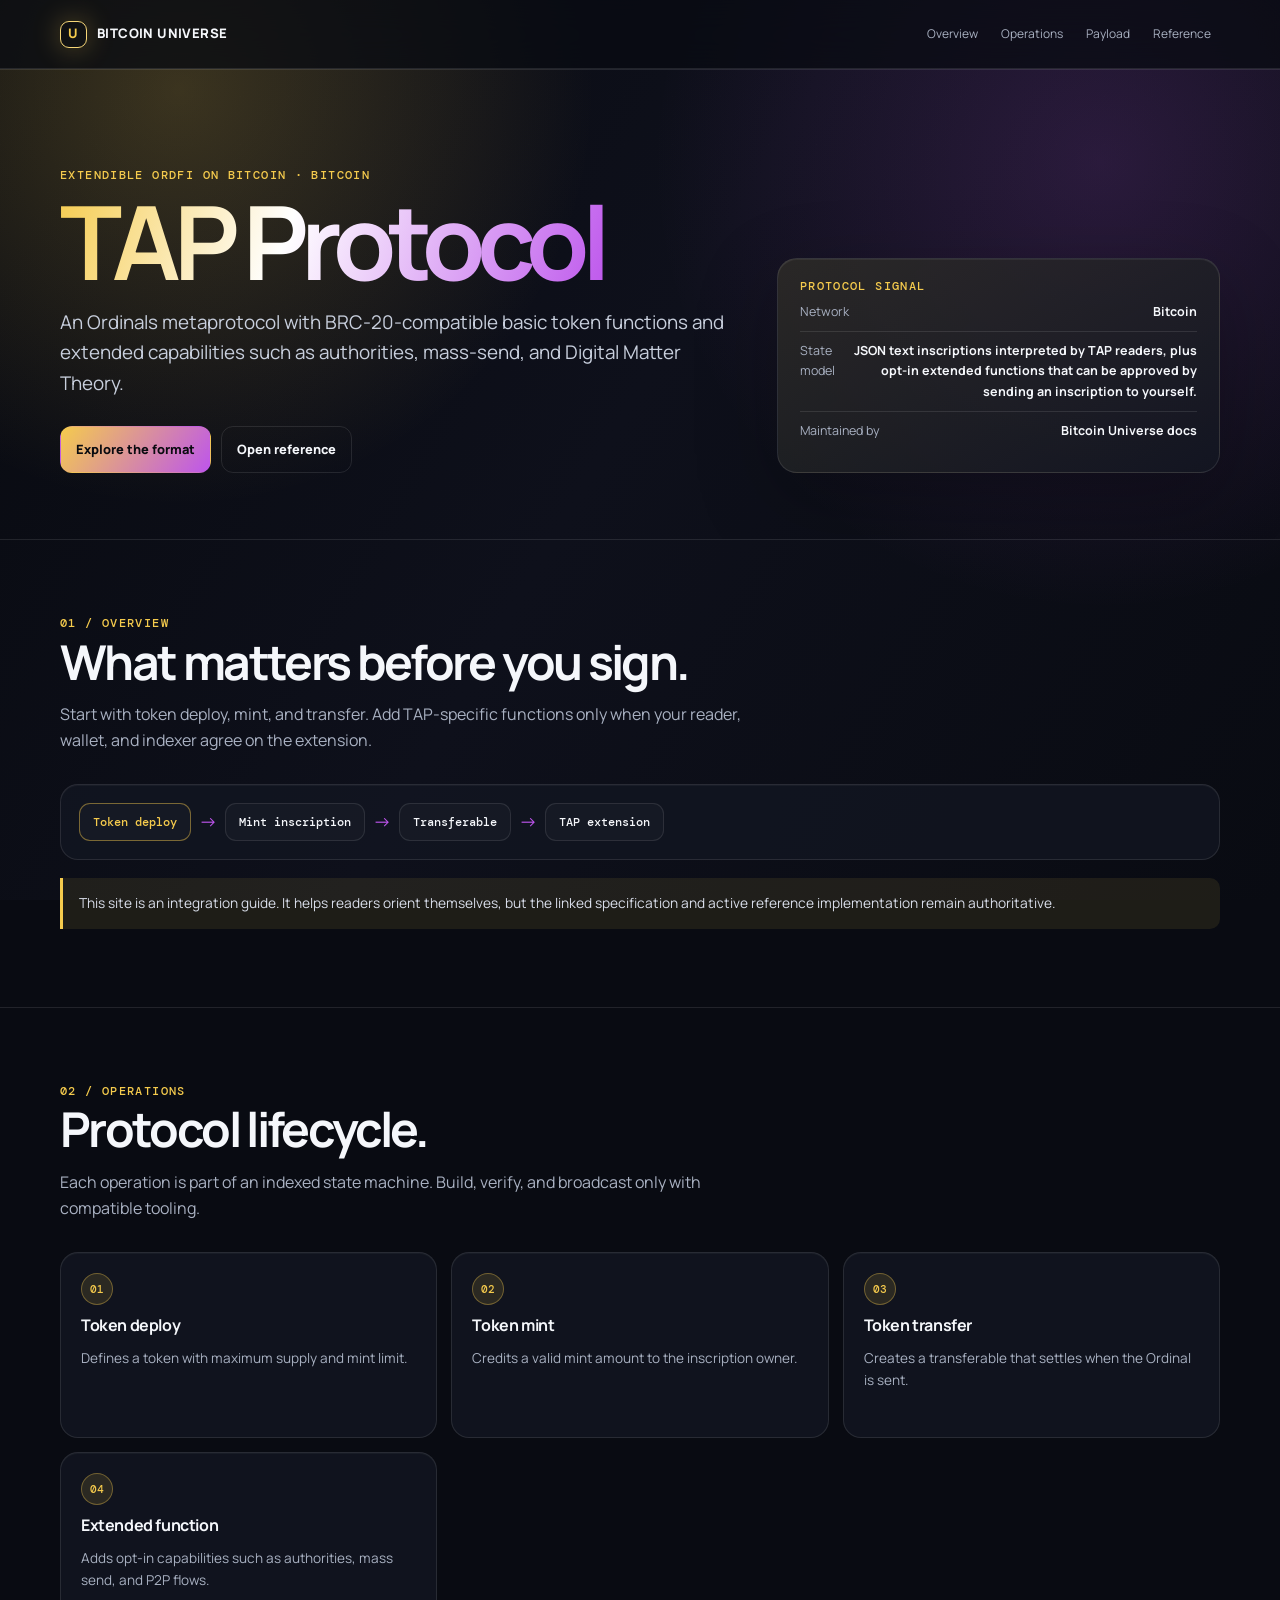
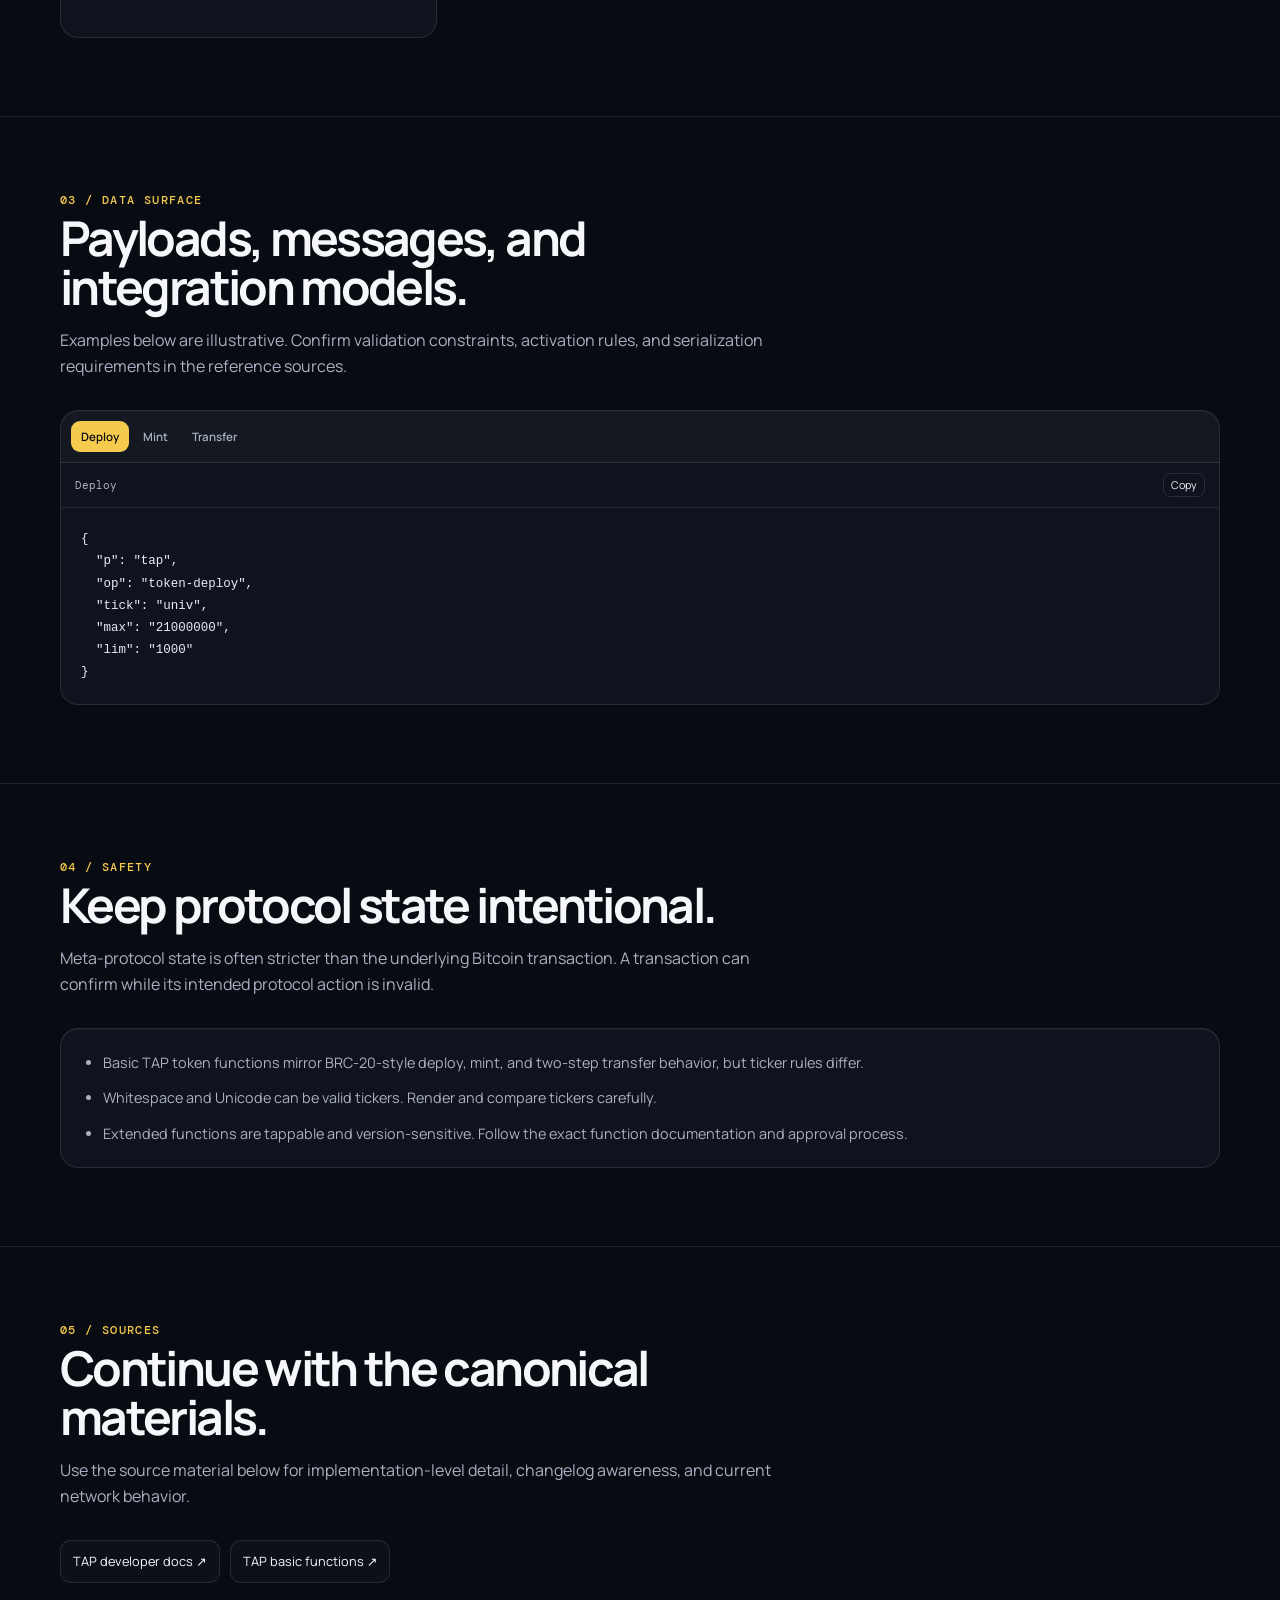
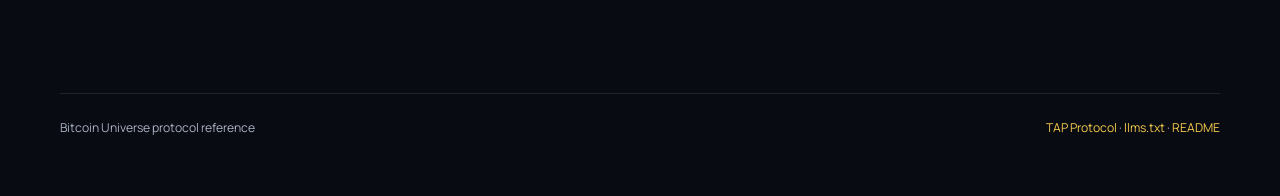
==== index.html @ f8f65cd3 "Publish tap-docs protocol documentation" ====
<!doctype html>
<html lang="en">
<head>
  <meta charset="utf-8">
  <meta name="viewport" content="width=device-width, initial-scale=1">
  <meta name="description" content="TAP Protocol protocol documentation by Bitcoin Universe.">
  <title>TAP Protocol | Bitcoin Universe</title>
  <link rel="preconnect" href="https://fonts.googleapis.com">
  <link rel="preconnect" href="https://fonts.gstatic.com" crossorigin>
  <link href="https://fonts.googleapis.com/css2?family=DM+Mono:wght@400;500&family=Manrope:wght@400;500;600;700;800&display=swap" rel="stylesheet">
  <style>
    :root { --accent: #f5cb4d; --accent-2: #bd55ec; --ink: #f5f7fb; --muted: #a9b1c2; --panel: rgba(19,23,34,.78); --line: rgba(255,255,255,.1); --bg: #090b12; --mono: "DM Mono", monospace; --sans: Manrope, system-ui, sans-serif; }
    * { box-sizing: border-box; } html { scroll-behavior: smooth; } body { margin: 0; color: var(--ink); background: var(--bg); font-family: var(--sans); line-height: 1.62; } body::before { content: ""; position: fixed; inset: 0; z-index: -2; background: radial-gradient(circle at 14% 10%, color-mix(in srgb, var(--accent) 21%, transparent), transparent 26rem), radial-gradient(circle at 86% 18%, color-mix(in srgb, var(--accent-2) 17%, transparent), transparent 28rem), linear-gradient(120deg, #080a10, #0e101b 48%, #090b12); } body::after { content: ""; position: fixed; inset: 0; z-index: -1; opacity: .3; background-image: linear-gradient(rgba(255,255,255,.025) 1px, transparent 1px), linear-gradient(90deg, rgba(255,255,255,.025) 1px, transparent 1px); background-size: 48px 48px; mask-image: linear-gradient(to bottom, black, transparent 80%); }
    a { color: inherit; } .wrap { width: min(1160px, calc(100% - 40px)); margin: auto; } .eyebrow, .kicker { font: 500 .72rem/1 var(--mono); letter-spacing: .12em; text-transform: uppercase; color: var(--accent); } .site-header { position: sticky; top: 0; z-index: 20; backdrop-filter: blur(20px); background: rgba(9,11,18,.74); border-bottom: 1px solid var(--line); } .bar { min-height: 68px; display: flex; align-items: center; justify-content: space-between; gap: 20px; } .brand { display: flex; gap: 10px; align-items: center; text-decoration: none; font-size: .82rem; font-weight: 800; letter-spacing: .03em; } .brand-mark { width: 27px; height: 27px; border: 1px solid color-mix(in srgb, var(--accent) 76%, white); border-radius: 9px; display: grid; place-items: center; color: var(--accent); box-shadow: 0 0 28px color-mix(in srgb, var(--accent) 32%, transparent); } nav { display: flex; flex-wrap: wrap; gap: 5px; } nav a { color: var(--muted); font-size: .75rem; text-decoration: none; padding: 7px 9px; border-radius: 8px; } nav a:hover { color: var(--ink); background: rgba(255,255,255,.06); } .hero { padding: 100px 0 66px; position: relative; overflow: clip; } .hero-grid { display: grid; grid-template-columns: minmax(0,1.2fr) minmax(280px,.8fr); gap: 52px; align-items: end; } h1 { max-width: 780px; margin: 12px 0 18px; font-size: clamp(3rem, 8vw, 6.5rem); letter-spacing: -.075em; line-height: .92; } h1 .gradient { background: linear-gradient(110deg, var(--accent), #fff 42%, var(--accent-2)); color: transparent; background-clip: text; } .lead { color: #c8cfdd; font-size: clamp(1rem, 1.7vw, 1.18rem); max-width: 720px; } .hero-actions { display: flex; flex-wrap: wrap; gap: 10px; margin-top: 28px; } .button { border: 1px solid var(--line); border-radius: 12px; padding: 12px 15px; text-decoration: none; font-size: .8rem; font-weight: 800; transition: transform .2s, border-color .2s; } .button:hover { transform: translateY(-2px); border-color: var(--accent); } .button.primary { background: linear-gradient(125deg, var(--accent), var(--accent-2)); color: #0a0b10; border-color: transparent; } .signal { padding: 22px; border: 1px solid var(--line); border-radius: 20px; background: linear-gradient(150deg, color-mix(in srgb, var(--accent) 10%, var(--panel)), var(--panel)); box-shadow: inset 0 1px rgba(255,255,255,.06), 0 25px 80px rgba(0,0,0,.25); } .signal-line { display: flex; justify-content: space-between; gap: 10px; padding: 9px 0; border-bottom: 1px solid var(--line); font-size: .78rem; } .signal-line:last-child { border: 0; } .signal-line span { color: var(--muted); } .signal-line strong { text-align: right; color: var(--ink); } section { padding: 78px 0; border-top: 1px solid var(--line); } .section-head { max-width: 720px; margin-bottom: 30px; } h2 { margin: 8px 0 10px; font-size: clamp(1.8rem, 4vw, 3rem); letter-spacing: -.055em; line-height: 1.02; } h3 { margin: 8px 0; font-size: 1rem; letter-spacing: -.025em; } p { color: var(--muted); } .grid { display: grid; grid-template-columns: repeat(3, 1fr); gap: 14px; } .card, .safety, .flow, .payload, .table-wrap { border: 1px solid var(--line); border-radius: 18px; background: var(--panel); box-shadow: inset 0 1px rgba(255,255,255,.04); } .card { padding: 20px; min-height: 186px; } .step { display: inline-grid; place-items: center; width: 32px; height: 32px; border-radius: 50%; font: 500 .7rem var(--mono); color: var(--accent); background: color-mix(in srgb, var(--accent) 12%, transparent); border: 1px solid color-mix(in srgb, var(--accent) 35%, transparent); } .card p { font-size: .85rem; margin: 0; } .flow { display: flex; flex-wrap: wrap; align-items: center; gap: 8px; padding: 18px; } .flow-item { padding: 10px 13px; border: 1px solid var(--line); border-radius: 11px; font: 500 .75rem var(--mono); background: rgba(255,255,255,.025); } .flow-item:first-child { color: var(--accent); border-color: color-mix(in srgb, var(--accent) 45%, transparent); } .arrow { color: var(--accent-2); font-size: 1.15rem; } .payload { overflow: hidden; } .payload-tabs { display: flex; flex-wrap: wrap; gap: 4px; padding: 10px; border-bottom: 1px solid var(--line); background: rgba(255,255,255,.018); } .payload-tab { border: 0; color: var(--muted); background: transparent; font: 600 .72rem var(--sans); cursor: pointer; border-radius: 9px; padding: 8px 10px; } .payload-tab.active { color: #0b0c12; background: var(--accent); } .payload-panel { display: none; } .payload-panel.active { display: block; } .code-top { display: flex; justify-content: space-between; align-items: center; padding: 10px 14px; color: var(--muted); font: .7rem var(--mono); border-bottom: 1px solid var(--line); } .copy { color: var(--ink); border: 1px solid var(--line); border-radius: 7px; background: transparent; cursor: pointer; padding: 4px 7px; font: .67rem var(--sans); } .copy:hover { border-color: var(--accent); } pre { margin: 0; padding: 20px; overflow: auto; font: .78rem/1.7 var(--mono); color: #e6edf8; } .safety { padding: 22px; } .safety ul { margin: 0; padding-left: 20px; color: var(--muted); font-size: .9rem; } .safety li + li { margin-top: 12px; } .reference-links { display: flex; flex-wrap: wrap; gap: 10px; } .reference-links a { color: var(--ink); font-size: .8rem; text-decoration: none; padding: 10px 12px; border: 1px solid var(--line); border-radius: 11px; background: rgba(255,255,255,.025); } .reference-links a:hover { border-color: var(--accent); } .callout { margin-top: 18px; padding: 14px 16px; border-left: 3px solid var(--accent); background: color-mix(in srgb, var(--accent) 9%, transparent); color: #d9deea; border-radius: 0 10px 10px 0; font-size: .86rem; } table { width: 100%; border-collapse: collapse; font-size: .85rem; } th, td { padding: 13px 16px; text-align: left; vertical-align: top; border-bottom: 1px solid var(--line); } th { color: var(--muted); font: .68rem var(--mono); text-transform: uppercase; letter-spacing: .08em; } tr:last-child td { border: 0; } td { color: var(--muted); } td code { color: var(--accent); font: .75rem var(--mono); } .footer { padding: 32px 0 58px; color: var(--muted); font-size: .76rem; } .footer-inner { display: flex; justify-content: space-between; gap: 16px; border-top: 1px solid var(--line); padding-top: 24px; } .footer a { text-decoration: none; color: var(--accent); } @media (max-width: 800px) { .hero { padding-top: 68px; } .hero-grid, .grid { grid-template-columns: 1fr; gap: 15px; } .signal { max-width: 520px; } nav { display: none; } section { padding: 56px 0; } .wrap { width: min(100% - 28px, 1160px); } h1 { letter-spacing: -.065em; } }
  </style>
</head>
<body>
  <header class="site-header"><div class="wrap bar"><a class="brand" href="index.html"><span class="brand-mark">U</span>BITCOIN UNIVERSE</a><nav><a href="index.html#overview">Overview</a><a href="index.html#operations">Operations</a><a href="index.html#payload">Payload</a><a href="reference.html">Reference</a></nav></div></header>
  <main>
  <section class="hero"><div class="wrap hero-grid"><div><div class="eyebrow">Extendible OrdFi on Bitcoin · Bitcoin</div><h1><span class="gradient">TAP Protocol</span></h1><p class="lead">An Ordinals metaprotocol with BRC-20-compatible basic token functions and extended capabilities such as authorities, mass-send, and Digital Matter Theory.</p><div class="hero-actions"><a class="button primary" href="#payload">Explore the format</a><a class="button" href="reference.html">Open reference</a></div></div><aside class="signal"><div class="kicker">Protocol signal</div><div class="signal-line"><span>Network</span><strong>Bitcoin</strong></div><div class="signal-line"><span>State model</span><strong>JSON text inscriptions interpreted by TAP readers, plus opt-in extended functions that can be approved by sending an inscription to yourself.</strong></div><div class="signal-line"><span>Maintained by</span><strong>Bitcoin Universe docs</strong></div></aside></div></section>
  <section id="overview"><div class="wrap"><div class="section-head"><div class="eyebrow">01 / Overview</div><h2>What matters before you sign.</h2><p>Start with token deploy, mint, and transfer. Add TAP-specific functions only when your reader, wallet, and indexer agree on the extension.</p></div><div class="flow"><span class="flow-item">Token deploy</span><span class="arrow">→</span><span class="flow-item">Mint inscription</span><span class="arrow">→</span><span class="flow-item">Transferable</span><span class="arrow">→</span><span class="flow-item">TAP extension</span></div><div class="callout">This site is an integration guide. It helps readers orient themselves, but the linked specification and active reference implementation remain authoritative.</div></div></section>
  <section id="operations"><div class="wrap"><div class="section-head"><div class="eyebrow">02 / Operations</div><h2>Protocol lifecycle.</h2><p>Each operation is part of an indexed state machine. Build, verify, and broadcast only with compatible tooling.</p></div><div class="grid"><article class="card"><span class="step">01</span><h3>Token deploy</h3><p>Defines a token with maximum supply and mint limit.</p></article><article class="card"><span class="step">02</span><h3>Token mint</h3><p>Credits a valid mint amount to the inscription owner.</p></article><article class="card"><span class="step">03</span><h3>Token transfer</h3><p>Creates a transferable that settles when the Ordinal is sent.</p></article><article class="card"><span class="step">04</span><h3>Extended function</h3><p>Adds opt-in capabilities such as authorities, mass send, and P2P flows.</p></article></div></div></section>
  <section id="payload"><div class="wrap"><div class="section-head"><div class="eyebrow">03 / Data surface</div><h2>Payloads, messages, and integration models.</h2><p>Examples below are illustrative. Confirm validation constraints, activation rules, and serialization requirements in the reference sources.</p></div><div class="payload"><div class="payload-tabs"><button class="payload-tab active" type="button" data-payload="payload-0">Deploy</button><button class="payload-tab " type="button" data-payload="payload-1">Mint</button><button class="payload-tab " type="button" data-payload="payload-2">Transfer</button></div><div class="payload-panel active" id="payload-0"><div class="code-top"><span>Deploy</span><button class="copy" type="button" data-copy="{
  &quot;p&quot;: &quot;tap&quot;,
  &quot;op&quot;: &quot;token-deploy&quot;,
  &quot;tick&quot;: &quot;univ&quot;,
  &quot;max&quot;: &quot;21000000&quot;,
  &quot;lim&quot;: &quot;1000&quot;
}">Copy</button></div><pre><code>{
  &quot;p&quot;: &quot;tap&quot;,
  &quot;op&quot;: &quot;token-deploy&quot;,
  &quot;tick&quot;: &quot;univ&quot;,
  &quot;max&quot;: &quot;21000000&quot;,
  &quot;lim&quot;: &quot;1000&quot;
}</code></pre></div><div class="payload-panel " id="payload-1"><div class="code-top"><span>Mint</span><button class="copy" type="button" data-copy="{
  &quot;p&quot;: &quot;tap&quot;,
  &quot;op&quot;: &quot;token-mint&quot;,
  &quot;tick&quot;: &quot;univ&quot;,
  &quot;amt&quot;: &quot;1000&quot;
}">Copy</button></div><pre><code>{
  &quot;p&quot;: &quot;tap&quot;,
  &quot;op&quot;: &quot;token-mint&quot;,
  &quot;tick&quot;: &quot;univ&quot;,
  &quot;amt&quot;: &quot;1000&quot;
}</code></pre></div><div class="payload-panel " id="payload-2"><div class="code-top"><span>Transfer</span><button class="copy" type="button" data-copy="{
  &quot;p&quot;: &quot;tap&quot;,
  &quot;op&quot;: &quot;token-transfer&quot;,
  &quot;tick&quot;: &quot;univ&quot;,
  &quot;amt&quot;: &quot;100&quot;
}">Copy</button></div><pre><code>{
  &quot;p&quot;: &quot;tap&quot;,
  &quot;op&quot;: &quot;token-transfer&quot;,
  &quot;tick&quot;: &quot;univ&quot;,
  &quot;amt&quot;: &quot;100&quot;
}</code></pre></div></div></div></section>
  <section id="safety"><div class="wrap"><div class="section-head"><div class="eyebrow">04 / Safety</div><h2>Keep protocol state intentional.</h2><p>Meta-protocol state is often stricter than the underlying Bitcoin transaction. A transaction can confirm while its intended protocol action is invalid.</p></div><div class="safety"><ul><li>Basic TAP token functions mirror BRC-20-style deploy, mint, and two-step transfer behavior, but ticker rules differ.</li><li>Whitespace and Unicode can be valid tickers. Render and compare tickers carefully.</li><li>Extended functions are tappable and version-sensitive. Follow the exact function documentation and approval process.</li></ul></div></div></section>
  <section id="sources"><div class="wrap"><div class="section-head"><div class="eyebrow">05 / Sources</div><h2>Continue with the canonical materials.</h2><p>Use the source material below for implementation-level detail, changelog awareness, and current network behavior.</p></div><div class="reference-links"><a href="https://docs.tap-protocol.com/" target="_blank" rel="noreferrer">TAP developer docs <span aria-hidden="true">↗</span></a><a href="https://docs.tap-protocol.com/functions/quickstart" target="_blank" rel="noreferrer">TAP basic functions <span aria-hidden="true">↗</span></a></div></div></section>
  </main>
  <footer class="footer"><div class="wrap footer-inner"><span>Bitcoin Universe protocol reference</span><span><a href="index.html">TAP Protocol</a> · <a href="llms.txt">llms.txt</a> · <a href="README.md">README</a></span></div></footer>
  <script>
    document.querySelectorAll('.payload-tab').forEach((tab) => tab.addEventListener('click', () => { document.querySelectorAll('.payload-tab,.payload-panel').forEach((el) => el.classList.remove('active')); tab.classList.add('active'); document.getElementById(tab.dataset.payload).classList.add('active'); }));
    document.querySelectorAll('[data-copy]').forEach((button) => button.addEventListener('click', async () => { try { await navigator.clipboard.writeText(button.dataset.copy); const old = button.textContent; button.textContent = 'Copied'; setTimeout(() => { button.textContent = old; }, 1200); } catch { button.textContent = 'Copy failed'; } }));
  </script>
</body>
</html>
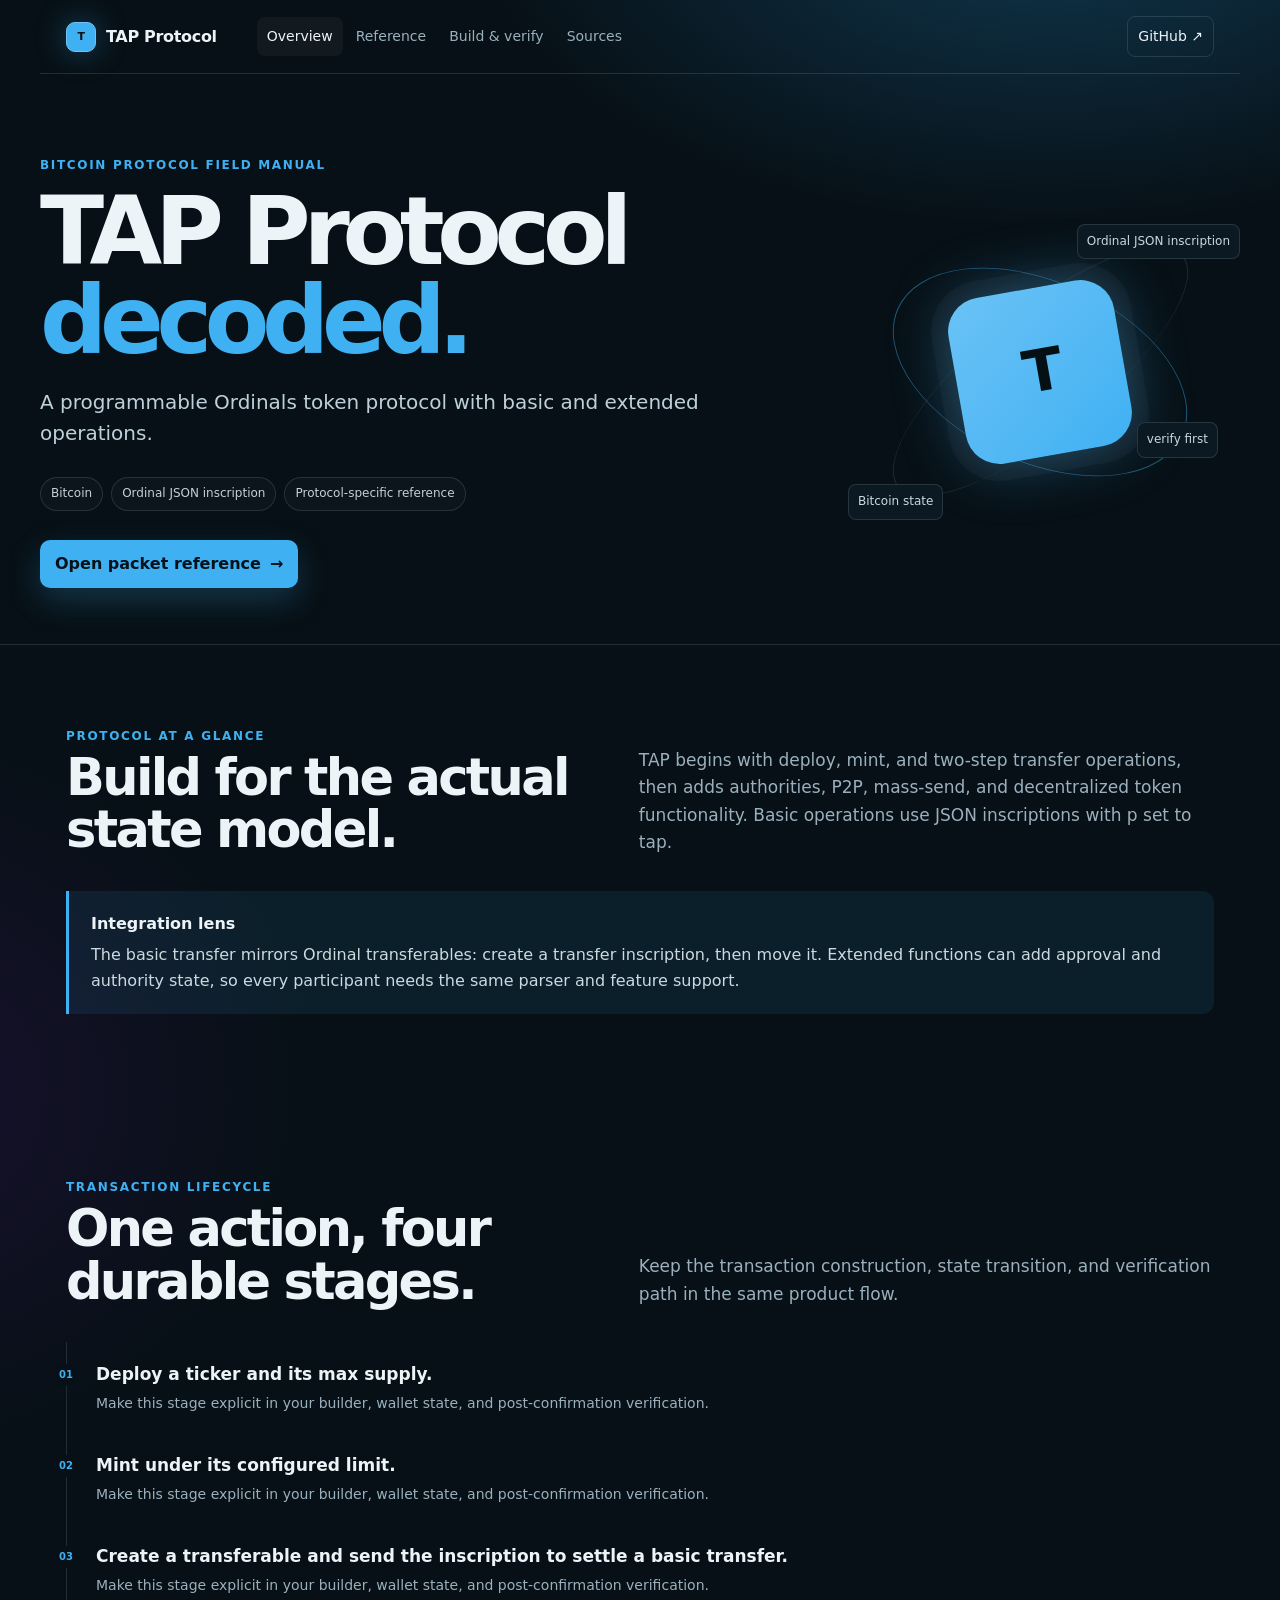
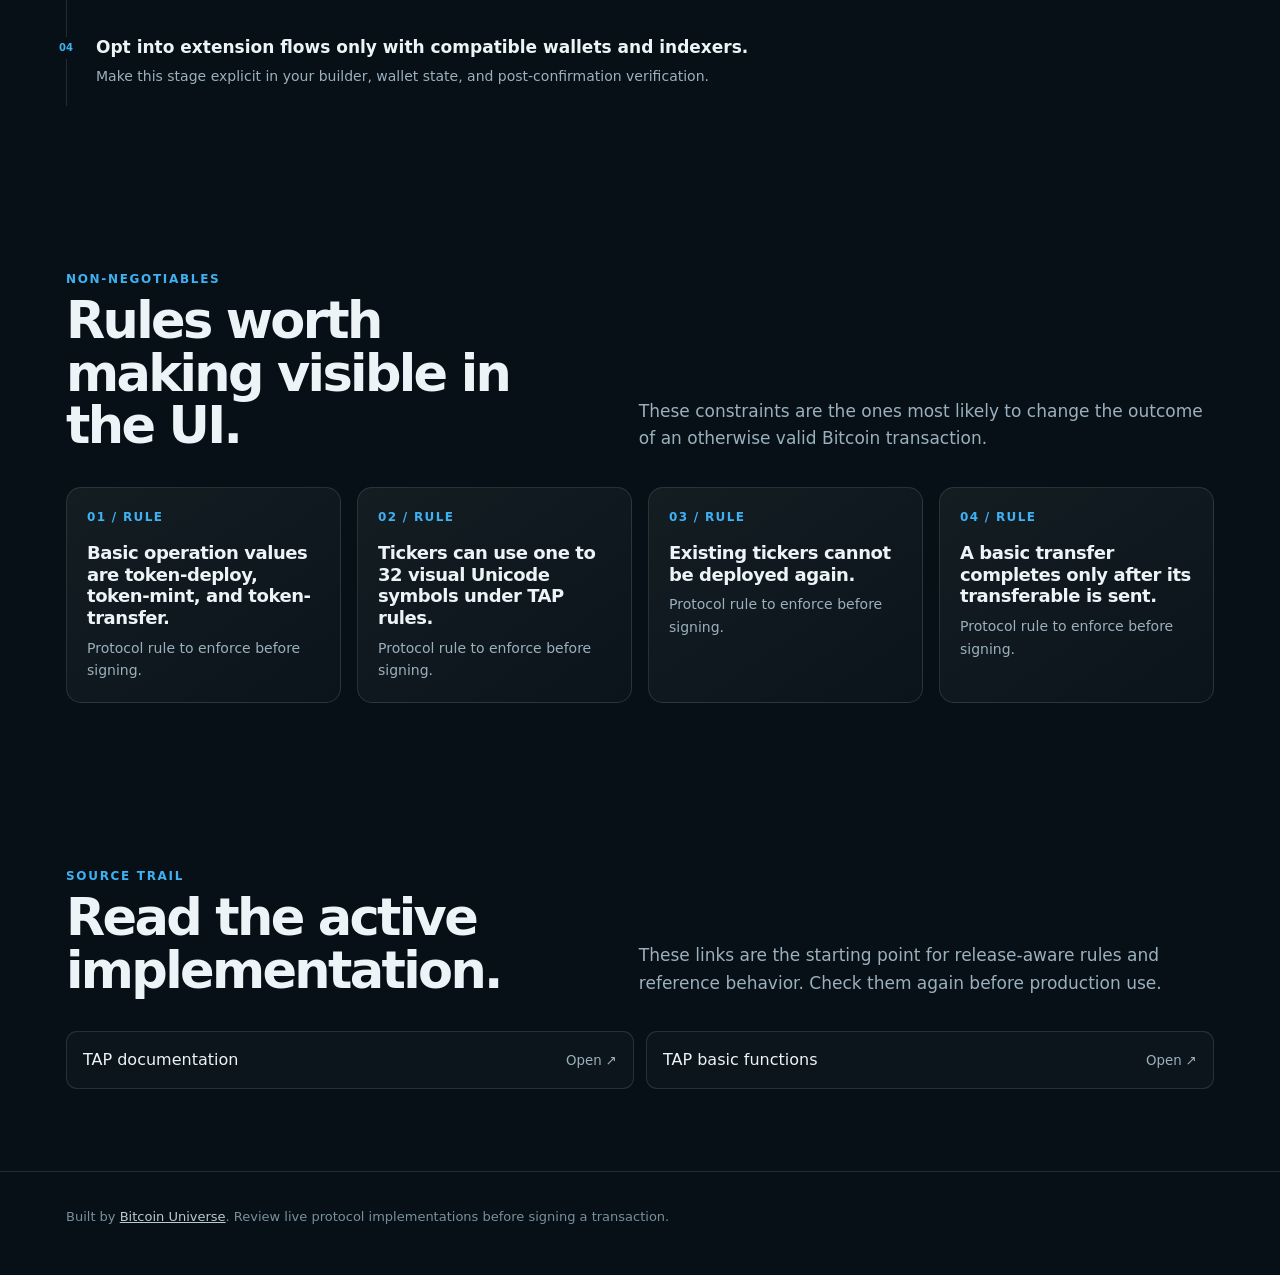
==== commit 57fd05d0: "Replace generic docs with protocol manuals" ====
--- a/index.html
+++ b/index.html
@@ -1,65 +1,4 @@
 <!doctype html>
-<html lang="en">
-<head>
-  <meta charset="utf-8">
-  <meta name="viewport" content="width=device-width, initial-scale=1">
-  <meta name="description" content="TAP Protocol protocol documentation by Bitcoin Universe.">
-  <title>TAP Protocol | Bitcoin Universe</title>
-  <link rel="preconnect" href="https://fonts.googleapis.com">
-  <link rel="preconnect" href="https://fonts.gstatic.com" crossorigin>
-  <link href="https://fonts.googleapis.com/css2?family=DM+Mono:wght@400;500&family=Manrope:wght@400;500;600;700;800&display=swap" rel="stylesheet">
-  <style>
-    :root { --accent: #f5cb4d; --accent-2: #bd55ec; --ink: #f5f7fb; --muted: #a9b1c2; --panel: rgba(19,23,34,.78); --line: rgba(255,255,255,.1); --bg: #090b12; --mono: "DM Mono", monospace; --sans: Manrope, system-ui, sans-serif; }
-    * { box-sizing: border-box; } html { scroll-behavior: smooth; } body { margin: 0; color: var(--ink); background: var(--bg); font-family: var(--sans); line-height: 1.62; } body::before { content: ""; position: fixed; inset: 0; z-index: -2; background: radial-gradient(circle at 14% 10%, color-mix(in srgb, var(--accent) 21%, transparent), transparent 26rem), radial-gradient(circle at 86% 18%, color-mix(in srgb, var(--accent-2) 17%, transparent), transparent 28rem), linear-gradient(120deg, #080a10, #0e101b 48%, #090b12); } body::after { content: ""; position: fixed; inset: 0; z-index: -1; opacity: .3; background-image: linear-gradient(rgba(255,255,255,.025) 1px, transparent 1px), linear-gradient(90deg, rgba(255,255,255,.025) 1px, transparent 1px); background-size: 48px 48px; mask-image: linear-gradient(to bottom, black, transparent 80%); }
-    a { color: inherit; } .wrap { width: min(1160px, calc(100% - 40px)); margin: auto; } .eyebrow, .kicker { font: 500 .72rem/1 var(--mono); letter-spacing: .12em; text-transform: uppercase; color: var(--accent); } .site-header { position: sticky; top: 0; z-index: 20; backdrop-filter: blur(20px); background: rgba(9,11,18,.74); border-bottom: 1px solid var(--line); } .bar { min-height: 68px; display: flex; align-items: center; justify-content: space-between; gap: 20px; } .brand { display: flex; gap: 10px; align-items: center; text-decoration: none; font-size: .82rem; font-weight: 800; letter-spacing: .03em; } .brand-mark { width: 27px; height: 27px; border: 1px solid color-mix(in srgb, var(--accent) 76%, white); border-radius: 9px; display: grid; place-items: center; color: var(--accent); box-shadow: 0 0 28px color-mix(in srgb, var(--accent) 32%, transparent); } nav { display: flex; flex-wrap: wrap; gap: 5px; } nav a { color: var(--muted); font-size: .75rem; text-decoration: none; padding: 7px 9px; border-radius: 8px; } nav a:hover { color: var(--ink); background: rgba(255,255,255,.06); } .hero { padding: 100px 0 66px; position: relative; overflow: clip; } .hero-grid { display: grid; grid-template-columns: minmax(0,1.2fr) minmax(280px,.8fr); gap: 52px; align-items: end; } h1 { max-width: 780px; margin: 12px 0 18px; font-size: clamp(3rem, 8vw, 6.5rem); letter-spacing: -.075em; line-height: .92; } h1 .gradient { background: linear-gradient(110deg, var(--accent), #fff 42%, var(--accent-2)); color: transparent; background-clip: text; } .lead { color: #c8cfdd; font-size: clamp(1rem, 1.7vw, 1.18rem); max-width: 720px; } .hero-actions { display: flex; flex-wrap: wrap; gap: 10px; margin-top: 28px; } .button { border: 1px solid var(--line); border-radius: 12px; padding: 12px 15px; text-decoration: none; font-size: .8rem; font-weight: 800; transition: transform .2s, border-color .2s; } .button:hover { transform: translateY(-2px); border-color: var(--accent); } .button.primary { background: linear-gradient(125deg, var(--accent), var(--accent-2)); color: #0a0b10; border-color: transparent; } .signal { padding: 22px; border: 1px solid var(--line); border-radius: 20px; background: linear-gradient(150deg, color-mix(in srgb, var(--accent) 10%, var(--panel)), var(--panel)); box-shadow: inset 0 1px rgba(255,255,255,.06), 0 25px 80px rgba(0,0,0,.25); } .signal-line { display: flex; justify-content: space-between; gap: 10px; padding: 9px 0; border-bottom: 1px solid var(--line); font-size: .78rem; } .signal-line:last-child { border: 0; } .signal-line span { color: var(--muted); } .signal-line strong { text-align: right; color: var(--ink); } section { padding: 78px 0; border-top: 1px solid var(--line); } .section-head { max-width: 720px; margin-bottom: 30px; } h2 { margin: 8px 0 10px; font-size: clamp(1.8rem, 4vw, 3rem); letter-spacing: -.055em; line-height: 1.02; } h3 { margin: 8px 0; font-size: 1rem; letter-spacing: -.025em; } p { color: var(--muted); } .grid { display: grid; grid-template-columns: repeat(3, 1fr); gap: 14px; } .card, .safety, .flow, .payload, .table-wrap { border: 1px solid var(--line); border-radius: 18px; background: var(--panel); box-shadow: inset 0 1px rgba(255,255,255,.04); } .card { padding: 20px; min-height: 186px; } .step { display: inline-grid; place-items: center; width: 32px; height: 32px; border-radius: 50%; font: 500 .7rem var(--mono); color: var(--accent); background: color-mix(in srgb, var(--accent) 12%, transparent); border: 1px solid color-mix(in srgb, var(--accent) 35%, transparent); } .card p { font-size: .85rem; margin: 0; } .flow { display: flex; flex-wrap: wrap; align-items: center; gap: 8px; padding: 18px; } .flow-item { padding: 10px 13px; border: 1px solid var(--line); border-radius: 11px; font: 500 .75rem var(--mono); background: rgba(255,255,255,.025); } .flow-item:first-child { color: var(--accent); border-color: color-mix(in srgb, var(--accent) 45%, transparent); } .arrow { color: var(--accent-2); font-size: 1.15rem; } .payload { overflow: hidden; } .payload-tabs { display: flex; flex-wrap: wrap; gap: 4px; padding: 10px; border-bottom: 1px solid var(--line); background: rgba(255,255,255,.018); } .payload-tab { border: 0; color: var(--muted); background: transparent; font: 600 .72rem var(--sans); cursor: pointer; border-radius: 9px; padding: 8px 10px; } .payload-tab.active { color: #0b0c12; background: var(--accent); } .payload-panel { display: none; } .payload-panel.active { display: block; } .code-top { display: flex; justify-content: space-between; align-items: center; padding: 10px 14px; color: var(--muted); font: .7rem var(--mono); border-bottom: 1px solid var(--line); } .copy { color: var(--ink); border: 1px solid var(--line); border-radius: 7px; background: transparent; cursor: pointer; padding: 4px 7px; font: .67rem var(--sans); } .copy:hover { border-color: var(--accent); } pre { margin: 0; padding: 20px; overflow: auto; font: .78rem/1.7 var(--mono); color: #e6edf8; } .safety { padding: 22px; } .safety ul { margin: 0; padding-left: 20px; color: var(--muted); font-size: .9rem; } .safety li + li { margin-top: 12px; } .reference-links { display: flex; flex-wrap: wrap; gap: 10px; } .reference-links a { color: var(--ink); font-size: .8rem; text-decoration: none; padding: 10px 12px; border: 1px solid var(--line); border-radius: 11px; background: rgba(255,255,255,.025); } .reference-links a:hover { border-color: var(--accent); } .callout { margin-top: 18px; padding: 14px 16px; border-left: 3px solid var(--accent); background: color-mix(in srgb, var(--accent) 9%, transparent); color: #d9deea; border-radius: 0 10px 10px 0; font-size: .86rem; } table { width: 100%; border-collapse: collapse; font-size: .85rem; } th, td { padding: 13px 16px; text-align: left; vertical-align: top; border-bottom: 1px solid var(--line); } th { color: var(--muted); font: .68rem var(--mono); text-transform: uppercase; letter-spacing: .08em; } tr:last-child td { border: 0; } td { color: var(--muted); } td code { color: var(--accent); font: .75rem var(--mono); } .footer { padding: 32px 0 58px; color: var(--muted); font-size: .76rem; } .footer-inner { display: flex; justify-content: space-between; gap: 16px; border-top: 1px solid var(--line); padding-top: 24px; } .footer a { text-decoration: none; color: var(--accent); } @media (max-width: 800px) { .hero { padding-top: 68px; } .hero-grid, .grid { grid-template-columns: 1fr; gap: 15px; } .signal { max-width: 520px; } nav { display: none; } section { padding: 56px 0; } .wrap { width: min(100% - 28px, 1160px); } h1 { letter-spacing: -.065em; } }
-  </style>
-</head>
-<body>
-  <header class="site-header"><div class="wrap bar"><a class="brand" href="index.html"><span class="brand-mark">U</span>BITCOIN UNIVERSE</a><nav><a href="index.html#overview">Overview</a><a href="index.html#operations">Operations</a><a href="index.html#payload">Payload</a><a href="reference.html">Reference</a></nav></div></header>
-  <main>
-  <section class="hero"><div class="wrap hero-grid"><div><div class="eyebrow">Extendible OrdFi on Bitcoin · Bitcoin</div><h1><span class="gradient">TAP Protocol</span></h1><p class="lead">An Ordinals metaprotocol with BRC-20-compatible basic token functions and extended capabilities such as authorities, mass-send, and Digital Matter Theory.</p><div class="hero-actions"><a class="button primary" href="#payload">Explore the format</a><a class="button" href="reference.html">Open reference</a></div></div><aside class="signal"><div class="kicker">Protocol signal</div><div class="signal-line"><span>Network</span><strong>Bitcoin</strong></div><div class="signal-line"><span>State model</span><strong>JSON text inscriptions interpreted by TAP readers, plus opt-in extended functions that can be approved by sending an inscription to yourself.</strong></div><div class="signal-line"><span>Maintained by</span><strong>Bitcoin Universe docs</strong></div></aside></div></section>
-  <section id="overview"><div class="wrap"><div class="section-head"><div class="eyebrow">01 / Overview</div><h2>What matters before you sign.</h2><p>Start with token deploy, mint, and transfer. Add TAP-specific functions only when your reader, wallet, and indexer agree on the extension.</p></div><div class="flow"><span class="flow-item">Token deploy</span><span class="arrow">→</span><span class="flow-item">Mint inscription</span><span class="arrow">→</span><span class="flow-item">Transferable</span><span class="arrow">→</span><span class="flow-item">TAP extension</span></div><div class="callout">This site is an integration guide. It helps readers orient themselves, but the linked specification and active reference implementation remain authoritative.</div></div></section>
-  <section id="operations"><div class="wrap"><div class="section-head"><div class="eyebrow">02 / Operations</div><h2>Protocol lifecycle.</h2><p>Each operation is part of an indexed state machine. Build, verify, and broadcast only with compatible tooling.</p></div><div class="grid"><article class="card"><span class="step">01</span><h3>Token deploy</h3><p>Defines a token with maximum supply and mint limit.</p></article><article class="card"><span class="step">02</span><h3>Token mint</h3><p>Credits a valid mint amount to the inscription owner.</p></article><article class="card"><span class="step">03</span><h3>Token transfer</h3><p>Creates a transferable that settles when the Ordinal is sent.</p></article><article class="card"><span class="step">04</span><h3>Extended function</h3><p>Adds opt-in capabilities such as authorities, mass send, and P2P flows.</p></article></div></div></section>
-  <section id="payload"><div class="wrap"><div class="section-head"><div class="eyebrow">03 / Data surface</div><h2>Payloads, messages, and integration models.</h2><p>Examples below are illustrative. Confirm validation constraints, activation rules, and serialization requirements in the reference sources.</p></div><div class="payload"><div class="payload-tabs"><button class="payload-tab active" type="button" data-payload="payload-0">Deploy</button><button class="payload-tab " type="button" data-payload="payload-1">Mint</button><button class="payload-tab " type="button" data-payload="payload-2">Transfer</button></div><div class="payload-panel active" id="payload-0"><div class="code-top"><span>Deploy</span><button class="copy" type="button" data-copy="{
-  &quot;p&quot;: &quot;tap&quot;,
-  &quot;op&quot;: &quot;token-deploy&quot;,
-  &quot;tick&quot;: &quot;univ&quot;,
-  &quot;max&quot;: &quot;21000000&quot;,
-  &quot;lim&quot;: &quot;1000&quot;
-}">Copy</button></div><pre><code>{
-  &quot;p&quot;: &quot;tap&quot;,
-  &quot;op&quot;: &quot;token-deploy&quot;,
-  &quot;tick&quot;: &quot;univ&quot;,
-  &quot;max&quot;: &quot;21000000&quot;,
-  &quot;lim&quot;: &quot;1000&quot;
-}</code></pre></div><div class="payload-panel " id="payload-1"><div class="code-top"><span>Mint</span><button class="copy" type="button" data-copy="{
-  &quot;p&quot;: &quot;tap&quot;,
-  &quot;op&quot;: &quot;token-mint&quot;,
-  &quot;tick&quot;: &quot;univ&quot;,
-  &quot;amt&quot;: &quot;1000&quot;
-}">Copy</button></div><pre><code>{
-  &quot;p&quot;: &quot;tap&quot;,
-  &quot;op&quot;: &quot;token-mint&quot;,
-  &quot;tick&quot;: &quot;univ&quot;,
-  &quot;amt&quot;: &quot;1000&quot;
-}</code></pre></div><div class="payload-panel " id="payload-2"><div class="code-top"><span>Transfer</span><button class="copy" type="button" data-copy="{
-  &quot;p&quot;: &quot;tap&quot;,
-  &quot;op&quot;: &quot;token-transfer&quot;,
-  &quot;tick&quot;: &quot;univ&quot;,
-  &quot;amt&quot;: &quot;100&quot;
-}">Copy</button></div><pre><code>{
-  &quot;p&quot;: &quot;tap&quot;,
-  &quot;op&quot;: &quot;token-transfer&quot;,
-  &quot;tick&quot;: &quot;univ&quot;,
-  &quot;amt&quot;: &quot;100&quot;
-}</code></pre></div></div></div></section>
-  <section id="safety"><div class="wrap"><div class="section-head"><div class="eyebrow">04 / Safety</div><h2>Keep protocol state intentional.</h2><p>Meta-protocol state is often stricter than the underlying Bitcoin transaction. A transaction can confirm while its intended protocol action is invalid.</p></div><div class="safety"><ul><li>Basic TAP token functions mirror BRC-20-style deploy, mint, and two-step transfer behavior, but ticker rules differ.</li><li>Whitespace and Unicode can be valid tickers. Render and compare tickers carefully.</li><li>Extended functions are tappable and version-sensitive. Follow the exact function documentation and approval process.</li></ul></div></div></section>
-  <section id="sources"><div class="wrap"><div class="section-head"><div class="eyebrow">05 / Sources</div><h2>Continue with the canonical materials.</h2><p>Use the source material below for implementation-level detail, changelog awareness, and current network behavior.</p></div><div class="reference-links"><a href="https://docs.tap-protocol.com/" target="_blank" rel="noreferrer">TAP developer docs <span aria-hidden="true">↗</span></a><a href="https://docs.tap-protocol.com/functions/quickstart" target="_blank" rel="noreferrer">TAP basic functions <span aria-hidden="true">↗</span></a></div></div></section>
-  </main>
-  <footer class="footer"><div class="wrap footer-inner"><span>Bitcoin Universe protocol reference</span><span><a href="index.html">TAP Protocol</a> · <a href="llms.txt">llms.txt</a> · <a href="README.md">README</a></span></div></footer>
-  <script>
-    document.querySelectorAll('.payload-tab').forEach((tab) => tab.addEventListener('click', () => { document.querySelectorAll('.payload-tab,.payload-panel').forEach((el) => el.classList.remove('active')); tab.classList.add('active'); document.getElementById(tab.dataset.payload).classList.add('active'); }));
-    document.querySelectorAll('[data-copy]').forEach((button) => button.addEventListener('click', async () => { try { await navigator.clipboard.writeText(button.dataset.copy); const old = button.textContent; button.textContent = 'Copied'; setTimeout(() => { button.textContent = old; }, 1200); } catch { button.textContent = 'Copy failed'; } }));
-  </script>
-</body>
-</html>+<html lang="en"><head><meta charset="utf-8"><meta name="viewport" content="width=device-width,initial-scale=1"><meta name="description" content="A programmable Ordinals token protocol with basic and extended operations."><meta name="theme-color" content="#071016"><title>TAP Protocol | Bitcoin Universe Docs</title><style>
+:root{--accent:hsl(202 88% 60%);--ink:#edf4f8;--muted:#9bb0bd;--paper:#071016;--panel:#0d1921;--line:rgba(214,239,247,.13);--soft:rgba(255,255,255,.045)}*{box-sizing:border-box}html{scroll-behavior:smooth}body{margin:0;color:var(--ink);background:radial-gradient(900px 480px at 82% -80px,hsla(202,90%,56%,.25),transparent 64%),radial-gradient(680px 540px at -12% 38%,hsla(280,82%,48%,.12),transparent 70%),var(--paper);font:16px/1.62 ui-sans-serif,system-ui,-apple-system,BlinkMacSystemFont,"Segoe UI",sans-serif}.top{height:74px;display:flex;gap:22px;align-items:center;max-width:1200px;margin:auto;padding:0 26px;border-bottom:1px solid var(--line);position:relative;z-index:4}.brand{display:flex;align-items:center;gap:10px;color:var(--ink);text-decoration:none;font-weight:760;letter-spacing:-.02em}.brand b{display:grid;place-items:center;width:30px;height:30px;border:1px solid color-mix(in srgb,var(--accent),white 25%);border-radius:9px;color:#081115;background:var(--accent);font-size:11px;box-shadow:0 0 30px color-mix(in srgb,var(--accent),transparent 65%)}nav{display:flex;gap:3px;margin-left:18px}nav a,.repo{color:var(--muted);text-decoration:none;padding:8px 10px;border-radius:8px;font-size:14px}nav a:hover,nav a.active{color:var(--ink);background:var(--soft)}.repo{margin-left:auto;border:1px solid var(--line);color:var(--ink)}.wrap{max-width:1200px;margin:auto;padding:0 26px}.hero{min-height:520px;padding:82px 0 56px;display:grid;grid-template-columns:minmax(0,1fr) 400px;gap:55px;align-items:center}.eyebrow{font-size:12px;letter-spacing:.14em;text-transform:uppercase;color:var(--accent);font-weight:800}.hero h1{font-size:clamp(48px,7.7vw,94px);letter-spacing:-.078em;line-height:.94;margin:13px 0 22px;max-width:720px}.hero p{color:#bed0da;font-size:20px;line-height:1.55;max-width:690px;margin:0}.chips{display:flex;flex-wrap:wrap;gap:8px;margin-top:28px}.chip{padding:6px 10px;border:1px solid var(--line);border-radius:999px;color:#c3d1d8;background:rgba(255,255,255,.025);font-size:12px}.cta{display:inline-flex;align-items:center;gap:9px;margin-top:29px;padding:11px 15px;background:var(--accent);color:#061118;text-decoration:none;font-weight:800;border-radius:10px;box-shadow:0 12px 32px color-mix(in srgb,var(--accent),transparent 77%)}.orbit{height:380px;position:relative;display:grid;place-items:center;isolation:isolate}.orbit:before,.orbit:after{content:"";position:absolute;border:1px solid color-mix(in srgb,var(--accent),transparent 55%);border-radius:50%;z-index:-1}.orbit:before{width:310px;height:310px;transform:rotate(24deg) scaleY(.58)}.orbit:after{width:365px;height:365px;border-color:var(--line);transform:rotate(-39deg) scaleY(.33)}.core{width:168px;height:168px;border-radius:34px;display:grid;place-items:center;background:linear-gradient(140deg,color-mix(in srgb,var(--accent),white 22%),var(--accent));color:#051014;font-size:58px;font-weight:900;letter-spacing:-.11em;box-shadow:0 0 0 17px rgba(255,255,255,.028),0 0 60px color-mix(in srgb,var(--accent),transparent 58%);transform:rotate(-10deg)}.node{position:absolute;border:1px solid var(--line);background:#0b1922;color:#c8d9e1;padding:7px 9px;border-radius:8px;font-size:12px}.node.one{top:42px;right:0}.node.two{bottom:42px;left:8px}.node.three{right:22px;bottom:104px}.divider{height:1px;background:var(--line)}section{padding:82px 0}.section-head{display:grid;grid-template-columns:minmax(0,1fr) minmax(0,1.1fr);gap:50px;margin-bottom:34px}.section-head h2{letter-spacing:-.052em;font-size:clamp(29px,4.1vw,51px);line-height:1.03;margin:6px 0 0}.section-head p{color:var(--muted);align-self:end;margin:0;font-size:17px}.grid{display:grid;gap:16px}.four{grid-template-columns:repeat(4,1fr)}.three{grid-template-columns:repeat(3,1fr)}.card{border:1px solid var(--line);background:linear-gradient(145deg,rgba(255,255,255,.055),rgba(255,255,255,.018));border-radius:15px;padding:20px;min-width:0}.card .number{color:var(--accent);font-size:12px;font-weight:800;letter-spacing:.11em}.card h3{font-size:18px;letter-spacing:-.025em;line-height:1.2;margin:15px 0 8px}.card p{color:var(--muted);font-size:14px;margin:0}.steps{counter-reset:step}.step{counter-increment:step;position:relative;padding:22px 17px 18px 29px;border-left:1px solid var(--line)}.step:before{content:counter(step,decimal-leading-zero);position:absolute;top:22px;left:-11px;color:var(--accent);font-size:10px;font-weight:900;background:var(--paper);padding:3px}.step h3{margin:0 0 7px;font-size:17px;line-height:1.25}.step p{margin:0;color:var(--muted);font-size:14px}.callout{border-left:3px solid var(--accent);border-radius:0 12px 12px 0;background:color-mix(in srgb,var(--accent),transparent 91%);padding:20px 22px;color:#ccdae0}.callout b{display:block;color:var(--ink);margin-bottom:5px}.packet{padding:0;overflow:hidden}.packet header{display:flex;align-items:center;justify-content:space-between;padding:13px 16px;border-bottom:1px solid var(--line);font-size:13px;font-weight:800}.packet button{background:transparent;color:var(--muted);border:1px solid var(--line);border-radius:6px;padding:4px 7px;cursor:pointer;font:inherit;font-size:11px}.packet button:hover{color:var(--ink)}pre{white-space:pre-wrap;overflow:auto;padding:18px;margin:0;color:#c5e7f3;font:13px/1.65 ui-monospace,SFMono-Regular,Consolas,monospace;background:#071219}.table-wrap{overflow:auto;border:1px solid var(--line);border-radius:14px}table{width:100%;border-collapse:collapse;min-width:690px;background:rgba(255,255,255,.018)}th,td{text-align:left;padding:14px 15px;border-bottom:1px solid var(--line);vertical-align:top}th{font-size:11px;letter-spacing:.1em;text-transform:uppercase;color:var(--accent);background:rgba(255,255,255,.025)}td{font-size:14px;color:#c0d0d8}td:first-child{font-family:ui-monospace,monospace;color:#ecf5f8;font-weight:700}tr:last-child td{border-bottom:0}.checklist{list-style:none;padding:0;margin:0;display:grid;gap:10px}.checklist li{display:flex;gap:11px;padding:13px 14px;border:1px solid var(--line);border-radius:10px;color:#c9d8de;background:rgba(255,255,255,.025)}.checklist li:before{content:'✓';display:grid;place-items:center;flex:0 0 20px;width:20px;height:20px;border-radius:50%;background:color-mix(in srgb,var(--accent),transparent 80%);color:var(--accent);font-weight:900}.sources{display:grid;grid-template-columns:repeat(2,minmax(0,1fr));gap:12px}.source{display:flex;align-items:center;justify-content:space-between;gap:16px;padding:15px 16px;border:1px solid var(--line);border-radius:11px;color:var(--ink);text-decoration:none;background:rgba(255,255,255,.025)}.source small{color:var(--muted);white-space:nowrap}.footer{padding:34px 0 48px;border-top:1px solid var(--line);color:#78909e;font-size:13px}.footer a{color:#b9cad0}.guide-list{display:grid;gap:0;counter-reset:guide}.guide-list article{counter-increment:guide;display:grid;grid-template-columns:62px 1fr;gap:18px;padding:24px 0;border-bottom:1px solid var(--line)}.guide-list article:before{content:counter(guide,decimal-leading-zero);color:var(--accent);font-weight:900;font-size:14px}.guide-list h3{margin:0 0 5px;font-size:19px;letter-spacing:-.025em}.guide-list p{margin:0;color:var(--muted)}.mini{font-size:13px;color:var(--muted)}@media(max-width:800px){.top{padding:0 16px;height:auto;min-height:66px;flex-wrap:wrap;gap:8px}.brand{margin-right:auto}nav{order:3;margin:0 -8px 7px;width:100%;overflow:auto}.repo{margin:0}.wrap{padding:0 17px}.hero{grid-template-columns:1fr;padding:56px 0 26px;gap:5px;min-height:0}.hero h1{font-size:58px}.orbit{height:230px;transform:scale(.72);margin:-28px}.section-head{grid-template-columns:1fr;gap:15px}.four,.three{grid-template-columns:1fr}.sources{grid-template-columns:1fr}section{padding:55px 0}}
+</style></head><body><header class="top"><a class="brand" href="index.html"><b>T</b><span>TAP Protocol</span></a><nav><a class="active" href="index.html">Overview</a><a class="" href="reference.html">Reference</a><a class="" href="guide.html">Build & verify</a><a href="#sources">Sources</a></nav><a class="repo" href="https://github.com/bitcoinuniverse/tap-docs">GitHub ↗</a></header><main><div class="wrap hero"><div><div class="eyebrow">Bitcoin protocol field manual</div><h1>TAP Protocol<br><i style="font-style:normal;color:var(--accent)">decoded.</i></h1><p>A programmable Ordinals token protocol with basic and extended operations.</p><div class="chips"><span class="chip">Bitcoin</span><span class="chip">Ordinal JSON inscription</span><span class="chip">Protocol-specific reference</span></div><a class="cta" href="reference.html">Open packet reference <span>→</span></a></div><div class="orbit" aria-hidden="true"><div class="core">T</div><span class="node one">Ordinal JSON inscription</span><span class="node two">Bitcoin state</span><span class="node three">verify first</span></div></div><div class="divider"></div><section><div class="wrap"><div class="section-head"><div><div class="eyebrow">Protocol at a glance</div><h2>Build for the actual state model.</h2></div><p>TAP begins with deploy, mint, and two-step transfer operations, then adds authorities, P2P, mass-send, and decentralized token functionality. Basic operations use JSON inscriptions with p set to tap.</p></div><div class="callout"><b>Integration lens</b>The basic transfer mirrors Ordinal transferables: create a transfer inscription, then move it. Extended functions can add approval and authority state, so every participant needs the same parser and feature support.</div></div></section><section><div class="wrap"><div class="section-head"><div><div class="eyebrow">Transaction lifecycle</div><h2>One action, four durable stages.</h2></div><p>Keep the transaction construction, state transition, and verification path in the same product flow.</p></div><div class="steps"><article class="step"><h3>Deploy a ticker and its max supply.</h3><p>Make this stage explicit in your builder, wallet state, and post-confirmation verification.</p></article><article class="step"><h3>Mint under its configured limit.</h3><p>Make this stage explicit in your builder, wallet state, and post-confirmation verification.</p></article><article class="step"><h3>Create a transferable and send the inscription to settle a basic transfer.</h3><p>Make this stage explicit in your builder, wallet state, and post-confirmation verification.</p></article><article class="step"><h3>Opt into extension flows only with compatible wallets and indexers.</h3><p>Make this stage explicit in your builder, wallet state, and post-confirmation verification.</p></article></div></div></section><section><div class="wrap"><div class="section-head"><div><div class="eyebrow">Non-negotiables</div><h2>Rules worth making visible in the UI.</h2></div><p>These constraints are the ones most likely to change the outcome of an otherwise valid Bitcoin transaction.</p></div><div class="grid four"><article class="card"><div class="number">01 / RULE</div><h3>Basic operation values are token-deploy, token-mint, and token-transfer.</h3><p>Protocol rule to enforce before signing.</p></article><article class="card"><div class="number">02 / RULE</div><h3>Tickers can use one to 32 visual Unicode symbols under TAP rules.</h3><p>Protocol rule to enforce before signing.</p></article><article class="card"><div class="number">03 / RULE</div><h3>Existing tickers cannot be deployed again.</h3><p>Protocol rule to enforce before signing.</p></article><article class="card"><div class="number">04 / RULE</div><h3>A basic transfer completes only after its transferable is sent.</h3><p>Protocol rule to enforce before signing.</p></article></div></div></section><section id="sources"><div class="wrap"><div class="section-head"><div><div class="eyebrow">Source trail</div><h2>Read the active implementation.</h2></div><p>These links are the starting point for release-aware rules and reference behavior. Check them again before production use.</p></div><div class="sources"><a class="source" href="https://docs.tap-protocol.com/" target="_blank" rel="noreferrer"><span>TAP documentation</span><small>Open ↗</small></a><a class="source" href="https://docs.tap-protocol.com/functions/quickstart" target="_blank" rel="noreferrer"><span>TAP basic functions</span><small>Open ↗</small></a></div></div></section></main><footer class="footer"><div class="wrap">Built by <a href="https://github.com/bitcoinuniverse">Bitcoin Universe</a>. Review live protocol implementations before signing a transaction.</div></footer><script>for(const b of document.querySelectorAll('[data-copy]'))b.addEventListener('click',async()=>{try{await navigator.clipboard.writeText(b.dataset.copy);const t=b.textContent;b.textContent='Copied';setTimeout(()=>b.textContent=t,1200)}catch{b.textContent='Select text'}})</script></body></html>
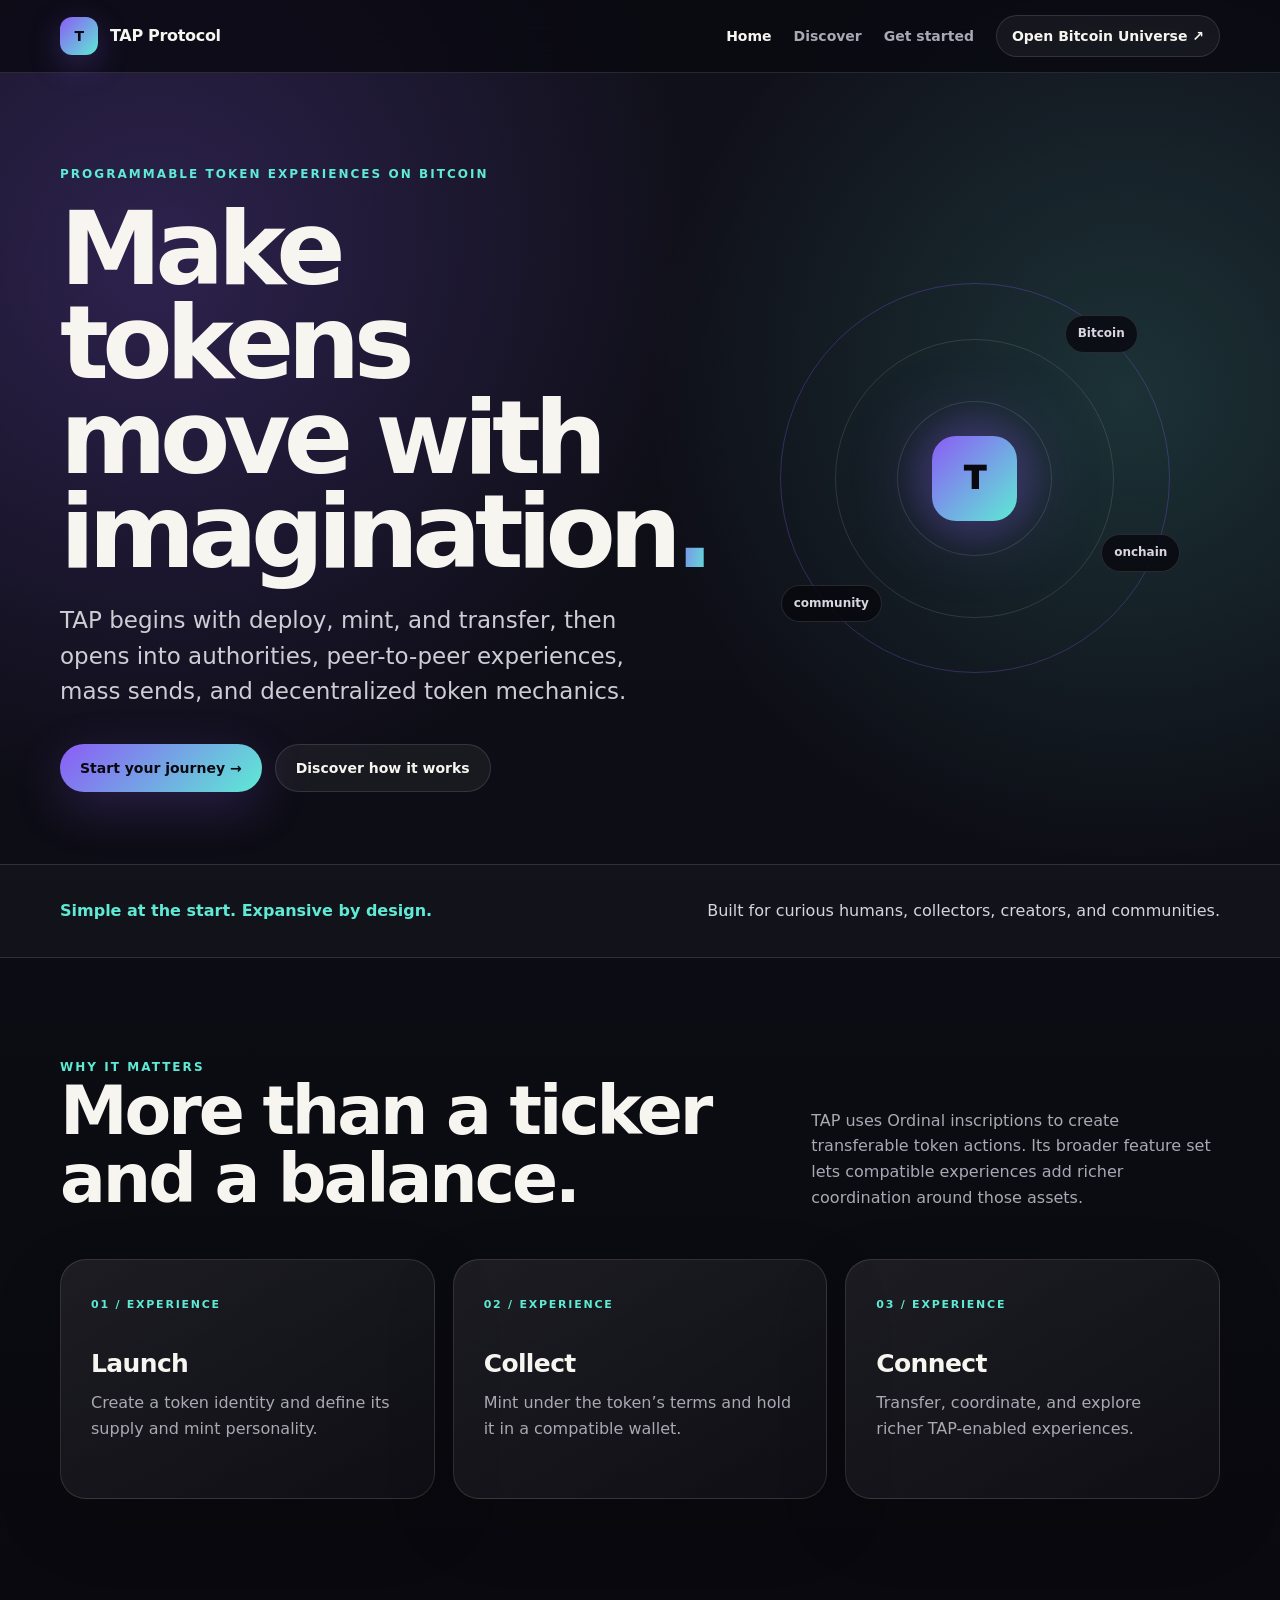
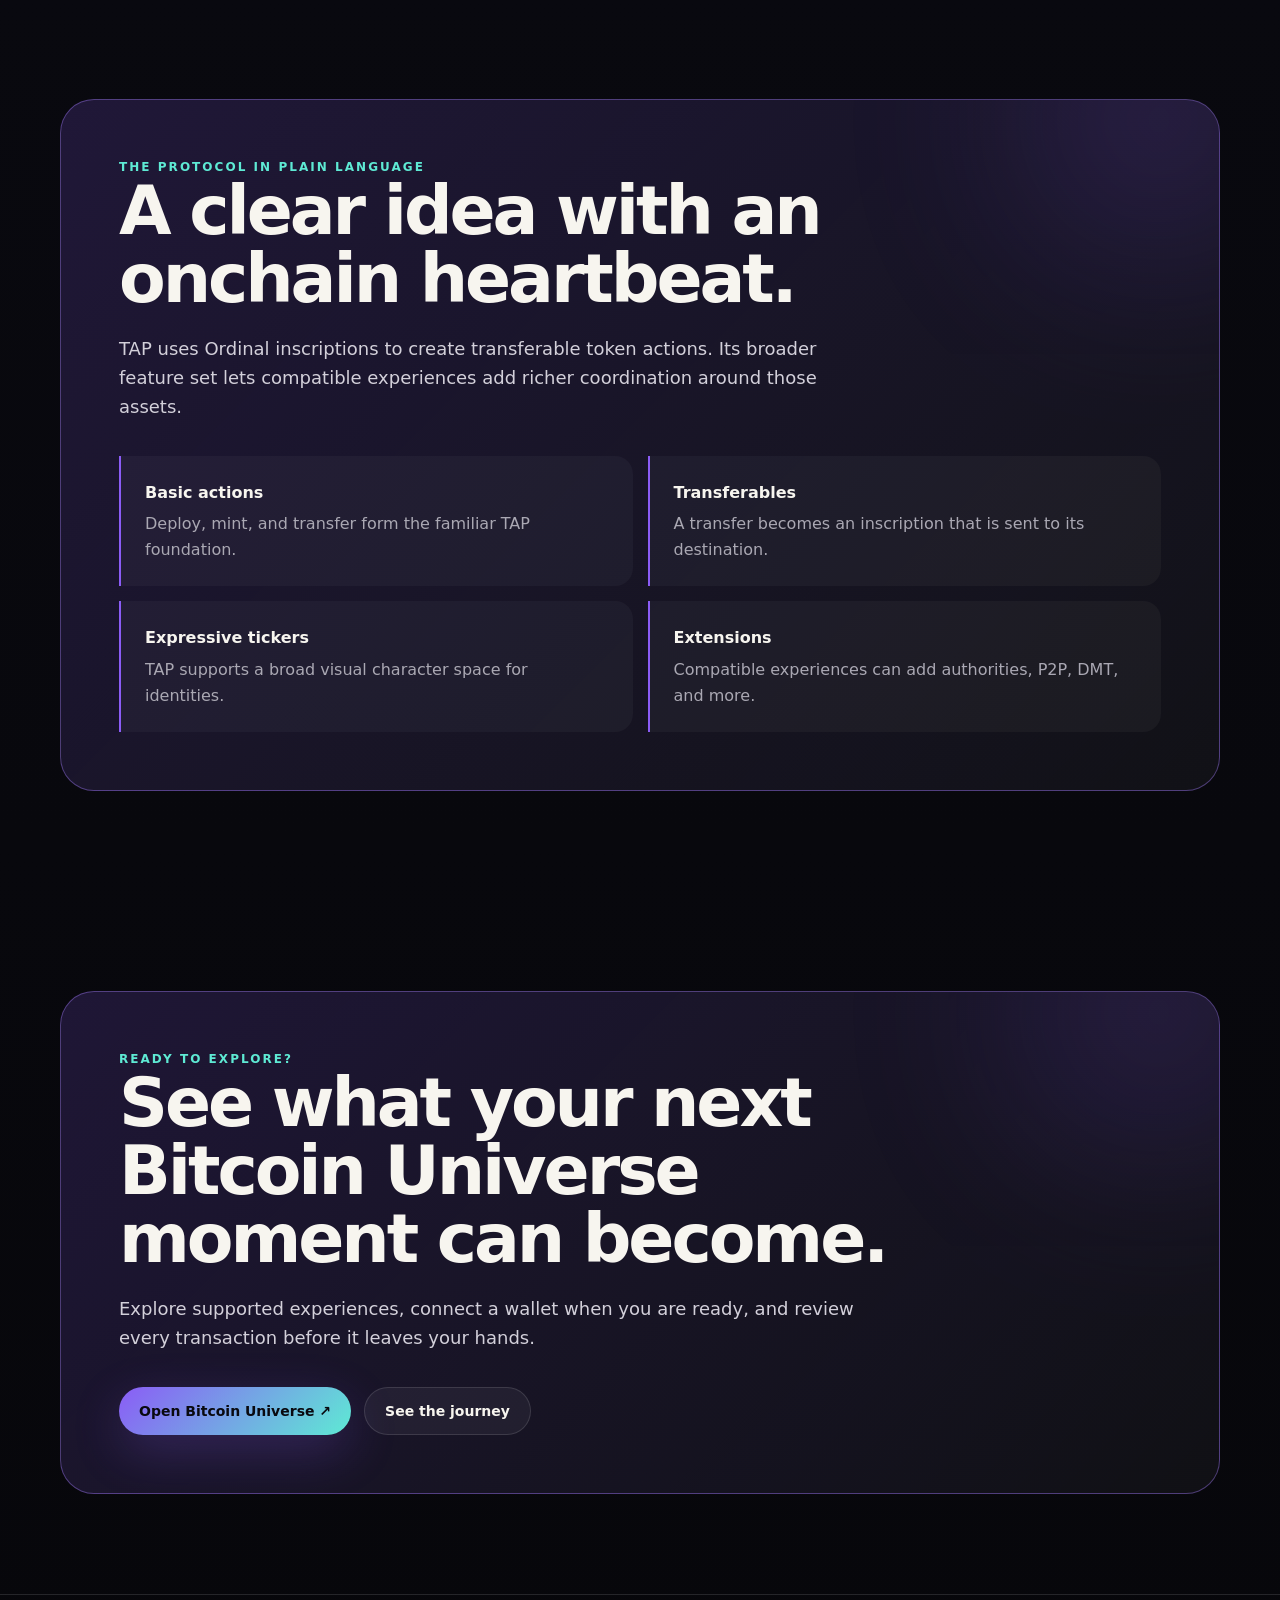
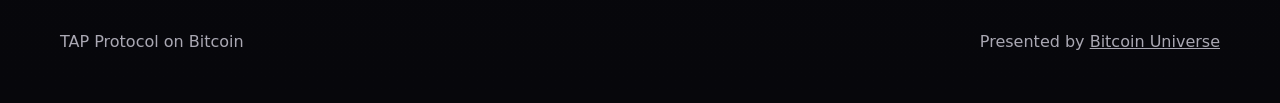
==== commit 6ad11027: "docs: make the public experience user-first" ====
--- a/index.html
+++ b/index.html
@@ -1,4 +1,23 @@
 <!doctype html>
-<html lang="en"><head><meta charset="utf-8"><meta name="viewport" content="width=device-width,initial-scale=1"><meta name="description" content="A programmable Ordinals token protocol with basic and extended operations."><meta name="theme-color" content="#071016"><title>TAP Protocol | Bitcoin Universe Docs</title><style>
-:root{--accent:hsl(202 88% 60%);--ink:#edf4f8;--muted:#9bb0bd;--paper:#071016;--panel:#0d1921;--line:rgba(214,239,247,.13);--soft:rgba(255,255,255,.045)}*{box-sizing:border-box}html{scroll-behavior:smooth}body{margin:0;color:var(--ink);background:radial-gradient(900px 480px at 82% -80px,hsla(202,90%,56%,.25),transparent 64%),radial-gradient(680px 540px at -12% 38%,hsla(280,82%,48%,.12),transparent 70%),var(--paper);font:16px/1.62 ui-sans-serif,system-ui,-apple-system,BlinkMacSystemFont,"Segoe UI",sans-serif}.top{height:74px;display:flex;gap:22px;align-items:center;max-width:1200px;margin:auto;padding:0 26px;border-bottom:1px solid var(--line);position:relative;z-index:4}.brand{display:flex;align-items:center;gap:10px;color:var(--ink);text-decoration:none;font-weight:760;letter-spacing:-.02em}.brand b{display:grid;place-items:center;width:30px;height:30px;border:1px solid color-mix(in srgb,var(--accent),white 25%);border-radius:9px;color:#081115;background:var(--accent);font-size:11px;box-shadow:0 0 30px color-mix(in srgb,var(--accent),transparent 65%)}nav{display:flex;gap:3px;margin-left:18px}nav a,.repo{color:var(--muted);text-decoration:none;padding:8px 10px;border-radius:8px;font-size:14px}nav a:hover,nav a.active{color:var(--ink);background:var(--soft)}.repo{margin-left:auto;border:1px solid var(--line);color:var(--ink)}.wrap{max-width:1200px;margin:auto;padding:0 26px}.hero{min-height:520px;padding:82px 0 56px;display:grid;grid-template-columns:minmax(0,1fr) 400px;gap:55px;align-items:center}.eyebrow{font-size:12px;letter-spacing:.14em;text-transform:uppercase;color:var(--accent);font-weight:800}.hero h1{font-size:clamp(48px,7.7vw,94px);letter-spacing:-.078em;line-height:.94;margin:13px 0 22px;max-width:720px}.hero p{color:#bed0da;font-size:20px;line-height:1.55;max-width:690px;margin:0}.chips{display:flex;flex-wrap:wrap;gap:8px;margin-top:28px}.chip{padding:6px 10px;border:1px solid var(--line);border-radius:999px;color:#c3d1d8;background:rgba(255,255,255,.025);font-size:12px}.cta{display:inline-flex;align-items:center;gap:9px;margin-top:29px;padding:11px 15px;background:var(--accent);color:#061118;text-decoration:none;font-weight:800;border-radius:10px;box-shadow:0 12px 32px color-mix(in srgb,var(--accent),transparent 77%)}.orbit{height:380px;position:relative;display:grid;place-items:center;isolation:isolate}.orbit:before,.orbit:after{content:"";position:absolute;border:1px solid color-mix(in srgb,var(--accent),transparent 55%);border-radius:50%;z-index:-1}.orbit:before{width:310px;height:310px;transform:rotate(24deg) scaleY(.58)}.orbit:after{width:365px;height:365px;border-color:var(--line);transform:rotate(-39deg) scaleY(.33)}.core{width:168px;height:168px;border-radius:34px;display:grid;place-items:center;background:linear-gradient(140deg,color-mix(in srgb,var(--accent),white 22%),var(--accent));color:#051014;font-size:58px;font-weight:900;letter-spacing:-.11em;box-shadow:0 0 0 17px rgba(255,255,255,.028),0 0 60px color-mix(in srgb,var(--accent),transparent 58%);transform:rotate(-10deg)}.node{position:absolute;border:1px solid var(--line);background:#0b1922;color:#c8d9e1;padding:7px 9px;border-radius:8px;font-size:12px}.node.one{top:42px;right:0}.node.two{bottom:42px;left:8px}.node.three{right:22px;bottom:104px}.divider{height:1px;background:var(--line)}section{padding:82px 0}.section-head{display:grid;grid-template-columns:minmax(0,1fr) minmax(0,1.1fr);gap:50px;margin-bottom:34px}.section-head h2{letter-spacing:-.052em;font-size:clamp(29px,4.1vw,51px);line-height:1.03;margin:6px 0 0}.section-head p{color:var(--muted);align-self:end;margin:0;font-size:17px}.grid{display:grid;gap:16px}.four{grid-template-columns:repeat(4,1fr)}.three{grid-template-columns:repeat(3,1fr)}.card{border:1px solid var(--line);background:linear-gradient(145deg,rgba(255,255,255,.055),rgba(255,255,255,.018));border-radius:15px;padding:20px;min-width:0}.card .number{color:var(--accent);font-size:12px;font-weight:800;letter-spacing:.11em}.card h3{font-size:18px;letter-spacing:-.025em;line-height:1.2;margin:15px 0 8px}.card p{color:var(--muted);font-size:14px;margin:0}.steps{counter-reset:step}.step{counter-increment:step;position:relative;padding:22px 17px 18px 29px;border-left:1px solid var(--line)}.step:before{content:counter(step,decimal-leading-zero);position:absolute;top:22px;left:-11px;color:var(--accent);font-size:10px;font-weight:900;background:var(--paper);padding:3px}.step h3{margin:0 0 7px;font-size:17px;line-height:1.25}.step p{margin:0;color:var(--muted);font-size:14px}.callout{border-left:3px solid var(--accent);border-radius:0 12px 12px 0;background:color-mix(in srgb,var(--accent),transparent 91%);padding:20px 22px;color:#ccdae0}.callout b{display:block;color:var(--ink);margin-bottom:5px}.packet{padding:0;overflow:hidden}.packet header{display:flex;align-items:center;justify-content:space-between;padding:13px 16px;border-bottom:1px solid var(--line);font-size:13px;font-weight:800}.packet button{background:transparent;color:var(--muted);border:1px solid var(--line);border-radius:6px;padding:4px 7px;cursor:pointer;font:inherit;font-size:11px}.packet button:hover{color:var(--ink)}pre{white-space:pre-wrap;overflow:auto;padding:18px;margin:0;color:#c5e7f3;font:13px/1.65 ui-monospace,SFMono-Regular,Consolas,monospace;background:#071219}.table-wrap{overflow:auto;border:1px solid var(--line);border-radius:14px}table{width:100%;border-collapse:collapse;min-width:690px;background:rgba(255,255,255,.018)}th,td{text-align:left;padding:14px 15px;border-bottom:1px solid var(--line);vertical-align:top}th{font-size:11px;letter-spacing:.1em;text-transform:uppercase;color:var(--accent);background:rgba(255,255,255,.025)}td{font-size:14px;color:#c0d0d8}td:first-child{font-family:ui-monospace,monospace;color:#ecf5f8;font-weight:700}tr:last-child td{border-bottom:0}.checklist{list-style:none;padding:0;margin:0;display:grid;gap:10px}.checklist li{display:flex;gap:11px;padding:13px 14px;border:1px solid var(--line);border-radius:10px;color:#c9d8de;background:rgba(255,255,255,.025)}.checklist li:before{content:'✓';display:grid;place-items:center;flex:0 0 20px;width:20px;height:20px;border-radius:50%;background:color-mix(in srgb,var(--accent),transparent 80%);color:var(--accent);font-weight:900}.sources{display:grid;grid-template-columns:repeat(2,minmax(0,1fr));gap:12px}.source{display:flex;align-items:center;justify-content:space-between;gap:16px;padding:15px 16px;border:1px solid var(--line);border-radius:11px;color:var(--ink);text-decoration:none;background:rgba(255,255,255,.025)}.source small{color:var(--muted);white-space:nowrap}.footer{padding:34px 0 48px;border-top:1px solid var(--line);color:#78909e;font-size:13px}.footer a{color:#b9cad0}.guide-list{display:grid;gap:0;counter-reset:guide}.guide-list article{counter-increment:guide;display:grid;grid-template-columns:62px 1fr;gap:18px;padding:24px 0;border-bottom:1px solid var(--line)}.guide-list article:before{content:counter(guide,decimal-leading-zero);color:var(--accent);font-weight:900;font-size:14px}.guide-list h3{margin:0 0 5px;font-size:19px;letter-spacing:-.025em}.guide-list p{margin:0;color:var(--muted)}.mini{font-size:13px;color:var(--muted)}@media(max-width:800px){.top{padding:0 16px;height:auto;min-height:66px;flex-wrap:wrap;gap:8px}.brand{margin-right:auto}nav{order:3;margin:0 -8px 7px;width:100%;overflow:auto}.repo{margin:0}.wrap{padding:0 17px}.hero{grid-template-columns:1fr;padding:56px 0 26px;gap:5px;min-height:0}.hero h1{font-size:58px}.orbit{height:230px;transform:scale(.72);margin:-28px}.section-head{grid-template-columns:1fr;gap:15px}.four,.three{grid-template-columns:1fr}.sources{grid-template-columns:1fr}section{padding:55px 0}}
-</style></head><body><header class="top"><a class="brand" href="index.html"><b>T</b><span>TAP Protocol</span></a><nav><a class="active" href="index.html">Overview</a><a class="" href="reference.html">Reference</a><a class="" href="guide.html">Build & verify</a><a href="#sources">Sources</a></nav><a class="repo" href="https://github.com/bitcoinuniverse/tap-docs">GitHub ↗</a></header><main><div class="wrap hero"><div><div class="eyebrow">Bitcoin protocol field manual</div><h1>TAP Protocol<br><i style="font-style:normal;color:var(--accent)">decoded.</i></h1><p>A programmable Ordinals token protocol with basic and extended operations.</p><div class="chips"><span class="chip">Bitcoin</span><span class="chip">Ordinal JSON inscription</span><span class="chip">Protocol-specific reference</span></div><a class="cta" href="reference.html">Open packet reference <span>→</span></a></div><div class="orbit" aria-hidden="true"><div class="core">T</div><span class="node one">Ordinal JSON inscription</span><span class="node two">Bitcoin state</span><span class="node three">verify first</span></div></div><div class="divider"></div><section><div class="wrap"><div class="section-head"><div><div class="eyebrow">Protocol at a glance</div><h2>Build for the actual state model.</h2></div><p>TAP begins with deploy, mint, and two-step transfer operations, then adds authorities, P2P, mass-send, and decentralized token functionality. Basic operations use JSON inscriptions with p set to tap.</p></div><div class="callout"><b>Integration lens</b>The basic transfer mirrors Ordinal transferables: create a transfer inscription, then move it. Extended functions can add approval and authority state, so every participant needs the same parser and feature support.</div></div></section><section><div class="wrap"><div class="section-head"><div><div class="eyebrow">Transaction lifecycle</div><h2>One action, four durable stages.</h2></div><p>Keep the transaction construction, state transition, and verification path in the same product flow.</p></div><div class="steps"><article class="step"><h3>Deploy a ticker and its max supply.</h3><p>Make this stage explicit in your builder, wallet state, and post-confirmation verification.</p></article><article class="step"><h3>Mint under its configured limit.</h3><p>Make this stage explicit in your builder, wallet state, and post-confirmation verification.</p></article><article class="step"><h3>Create a transferable and send the inscription to settle a basic transfer.</h3><p>Make this stage explicit in your builder, wallet state, and post-confirmation verification.</p></article><article class="step"><h3>Opt into extension flows only with compatible wallets and indexers.</h3><p>Make this stage explicit in your builder, wallet state, and post-confirmation verification.</p></article></div></div></section><section><div class="wrap"><div class="section-head"><div><div class="eyebrow">Non-negotiables</div><h2>Rules worth making visible in the UI.</h2></div><p>These constraints are the ones most likely to change the outcome of an otherwise valid Bitcoin transaction.</p></div><div class="grid four"><article class="card"><div class="number">01 / RULE</div><h3>Basic operation values are token-deploy, token-mint, and token-transfer.</h3><p>Protocol rule to enforce before signing.</p></article><article class="card"><div class="number">02 / RULE</div><h3>Tickers can use one to 32 visual Unicode symbols under TAP rules.</h3><p>Protocol rule to enforce before signing.</p></article><article class="card"><div class="number">03 / RULE</div><h3>Existing tickers cannot be deployed again.</h3><p>Protocol rule to enforce before signing.</p></article><article class="card"><div class="number">04 / RULE</div><h3>A basic transfer completes only after its transferable is sent.</h3><p>Protocol rule to enforce before signing.</p></article></div></div></section><section id="sources"><div class="wrap"><div class="section-head"><div><div class="eyebrow">Source trail</div><h2>Read the active implementation.</h2></div><p>These links are the starting point for release-aware rules and reference behavior. Check them again before production use.</p></div><div class="sources"><a class="source" href="https://docs.tap-protocol.com/" target="_blank" rel="noreferrer"><span>TAP documentation</span><small>Open ↗</small></a><a class="source" href="https://docs.tap-protocol.com/functions/quickstart" target="_blank" rel="noreferrer"><span>TAP basic functions</span><small>Open ↗</small></a></div></div></section></main><footer class="footer"><div class="wrap">Built by <a href="https://github.com/bitcoinuniverse">Bitcoin Universe</a>. Review live protocol implementations before signing a transaction.</div></footer><script>for(const b of document.querySelectorAll('[data-copy]'))b.addEventListener('click',async()=>{try{await navigator.clipboard.writeText(b.dataset.copy);const t=b.textContent;b.textContent='Copied';setTimeout(()=>b.textContent=t,1200)}catch{b.textContent='Select text'}})</script></body></html>+<html lang="en">
+<head>
+  <meta charset="utf-8">
+  <meta name="viewport" content="width=device-width,initial-scale=1">
+  <title>TAP Protocol — Programmable token experiences on Bitcoin</title>
+  <meta name="description" content="TAP begins with deploy, mint, and transfer, then opens into authorities, peer-to-peer experiences, mass sends, and decentralized token mechanics.">
+  <meta name="theme-color" content="#09090f">
+  <link rel="stylesheet" href="styles.css">
+</head>
+<body style="--accent:#8b5cf6;--accent-2:#5eead4">
+<div class="topbar"><div class="wrap nav"><a class="brand" href="index.html"><span class="brand-mark">T</span><span>TAP Protocol</span></a><nav class="nav-links" aria-label="Main navigation"><a href="index.html" aria-current="page">Home</a><a href="reference.html">Discover</a><a href="guide.html">Get started</a><a class="nav-cta" href="https://inscribe.bitcoinuniverse.io/">Open Bitcoin Universe ↗</a></nav></div></div>
+<main>
+  <div class="wrap hero">
+    <div><div class="eyebrow">Programmable token experiences on Bitcoin</div><h1>Make tokens move with imagination<span class="gradient">.</span></h1><p class="lede">TAP begins with deploy, mint, and transfer, then opens into authorities, peer-to-peer experiences, mass sends, and decentralized token mechanics.</p><div class="actions"><a class="button primary" href="guide.html">Start your journey →</a><a class="button secondary" href="reference.html">Discover how it works</a></div></div>
+    <div class="hero-art" aria-hidden="true"><div class="orbit"><div class="core">T</div><span class="spark one">Bitcoin</span><span class="spark two">community</span><span class="spark three">onchain</span></div></div>
+  </div>
+  <div class="band"><div class="wrap band-inner"><strong>Simple at the start. Expansive by design.</strong><span>Built for curious humans, collectors, creators, and communities.</span></div></div>
+  <section><div class="wrap"><div class="section-head"><div><div class="eyebrow">Why it matters</div><h2>More than a ticker and a balance.</h2></div><p>TAP uses Ordinal inscriptions to create transferable token actions. Its broader feature set lets compatible experiences add richer coordination around those assets.</p></div><div class="grid"><article class="card"><span class="num">01 / EXPERIENCE</span><h3>Launch</h3><p>Create a token identity and define its supply and mint personality.</p></article><article class="card"><span class="num">02 / EXPERIENCE</span><h3>Collect</h3><p>Mint under the token’s terms and hold it in a compatible wallet.</p></article><article class="card"><span class="num">03 / EXPERIENCE</span><h3>Connect</h3><p>Transfer, coordinate, and explore richer TAP-enabled experiences.</p></article></div></div></section>
+  <section><div class="wrap spotlight"><div class="eyebrow">The protocol in plain language</div><h2>A clear idea with an onchain heartbeat.</h2><p>TAP uses Ordinal inscriptions to create transferable token actions. Its broader feature set lets compatible experiences add richer coordination around those assets.</p><div class="fact-list" style="margin-top:34px"><div class="fact"><strong>Basic actions</strong><span>Deploy, mint, and transfer form the familiar TAP foundation.</span></div><div class="fact"><strong>Transferables</strong><span>A transfer becomes an inscription that is sent to its destination.</span></div><div class="fact"><strong>Expressive tickers</strong><span>TAP supports a broad visual character space for identities.</span></div><div class="fact"><strong>Extensions</strong><span>Compatible experiences can add authorities, P2P, DMT, and more.</span></div></div></div></section>
+  <section><div class="wrap"><div class="spotlight"><div class="eyebrow">Ready to explore?</div><h2>See what your next Bitcoin Universe moment can become.</h2><p>Explore supported experiences, connect a wallet when you are ready, and review every transaction before it leaves your hands.</p><div class="actions"><a class="button primary" href="https://inscribe.bitcoinuniverse.io/">Open Bitcoin Universe ↗</a><a class="button secondary" href="guide.html">See the journey</a></div></div></div></section>
+</main>
+<footer><div class="wrap footer-inner"><span>TAP Protocol on Bitcoin</span><span>Presented by <a href="https://github.com/bitcoinuniverse/tap">Bitcoin Universe</a></span></div></footer></body></html>
--- a/styles.css
+++ b/styles.css
@@ -0,0 +1,137 @@
+:root {
+  color-scheme: dark;
+  --ink: #f7f5ef;
+  --muted: #aaa8b3;
+  --panel: rgba(255, 255, 255, 0.06);
+  --line: rgba(255, 255, 255, 0.12);
+  --accent: #ff8a3d;
+  --accent-2: #ffd166;
+  --bg: #09090f;
+  font-family: Inter, ui-sans-serif, system-ui, -apple-system, BlinkMacSystemFont, "Segoe UI", sans-serif;
+}
+* { box-sizing: border-box; }
+html { scroll-behavior: smooth; }
+body {
+  margin: 0;
+  min-width: 320px;
+  color: var(--ink);
+  background:
+    radial-gradient(circle at 12% 8%, color-mix(in srgb, var(--accent) 24%, transparent), transparent 34rem),
+    radial-gradient(circle at 88% 12%, color-mix(in srgb, var(--accent-2) 16%, transparent), transparent 30rem),
+    linear-gradient(180deg, #11111b 0%, var(--bg) 48%, #07070b 100%);
+  line-height: 1.6;
+}
+body::before {
+  content: "";
+  position: fixed;
+  inset: 0;
+  pointer-events: none;
+  opacity: 0.18;
+  background-image: linear-gradient(rgba(255,255,255,.025) 1px, transparent 1px), linear-gradient(90deg, rgba(255,255,255,.025) 1px, transparent 1px);
+  background-size: 42px 42px;
+  mask-image: linear-gradient(to bottom, #000, transparent 78%);
+}
+a { color: inherit; }
+.wrap { width: min(1160px, calc(100% - 40px)); margin: 0 auto; }
+.topbar {
+  position: sticky;
+  top: 0;
+  z-index: 20;
+  backdrop-filter: blur(18px);
+  background: rgba(9,9,15,.75);
+  border-bottom: 1px solid var(--line);
+}
+.nav { min-height: 72px; display: flex; align-items: center; justify-content: space-between; gap: 24px; }
+.brand { display: inline-flex; align-items: center; gap: 12px; text-decoration: none; font-weight: 800; letter-spacing: -.02em; }
+.brand-mark {
+  display: grid;
+  place-items: center;
+  width: 38px;
+  height: 38px;
+  border-radius: 12px;
+  color: #09090f;
+  background: linear-gradient(135deg, var(--accent), var(--accent-2));
+  box-shadow: 0 10px 32px color-mix(in srgb, var(--accent) 28%, transparent);
+  font-size: 14px;
+}
+.nav-links { display: flex; align-items: center; gap: 22px; }
+.nav-links a { color: var(--muted); text-decoration: none; font-size: 14px; font-weight: 650; }
+.nav-links a:hover, .nav-links a[aria-current="page"] { color: var(--ink); }
+.nav-links .nav-cta { color: var(--ink); border: 1px solid var(--line); border-radius: 999px; padding: 9px 15px; background: rgba(255,255,255,.05); }
+.hero { min-height: 680px; display: grid; grid-template-columns: minmax(0, 1.1fr) minmax(320px, .9fr); align-items: center; gap: 70px; padding: 92px 0 72px; }
+.hero.compact { min-height: 560px; }
+.eyebrow { color: var(--accent-2); font-size: 12px; font-weight: 850; letter-spacing: .17em; text-transform: uppercase; }
+h1, h2, h3, p { margin-top: 0; }
+h1 { max-width: 880px; margin: 18px 0 24px; font-size: clamp(54px, 8vw, 112px); line-height: .92; letter-spacing: -.065em; }
+.hero.compact h1 { font-size: clamp(48px, 7vw, 88px); }
+.gradient { color: transparent; background: linear-gradient(100deg, var(--accent), var(--accent-2)); background-clip: text; -webkit-background-clip: text; }
+.lede { max-width: 690px; color: #ceccd4; font-size: clamp(18px, 2.2vw, 23px); line-height: 1.55; }
+.actions { display: flex; flex-wrap: wrap; gap: 13px; margin-top: 34px; }
+.button { display: inline-flex; align-items: center; justify-content: center; gap: 10px; min-height: 48px; padding: 0 20px; border-radius: 999px; text-decoration: none; font-size: 14px; font-weight: 800; }
+.button.primary { color: #09090f; background: linear-gradient(135deg, var(--accent), var(--accent-2)); box-shadow: 0 16px 50px color-mix(in srgb, var(--accent) 24%, transparent); }
+.button.secondary { border: 1px solid var(--line); background: rgba(255,255,255,.05); }
+.hero-art { position: relative; min-height: 430px; display: grid; place-items: center; }
+.orbit { width: min(390px, 88vw); aspect-ratio: 1; border-radius: 50%; border: 1px solid color-mix(in srgb, var(--accent) 30%, transparent); position: relative; animation: float 7s ease-in-out infinite; }
+.orbit::before, .orbit::after { content: ""; position: absolute; border-radius: inherit; border: 1px solid var(--line); }
+.orbit::before { inset: 14%; }
+.orbit::after { inset: 30%; background: radial-gradient(circle, color-mix(in srgb, var(--accent) 30%, transparent), transparent 70%); }
+.core { position: absolute; inset: 39%; z-index: 2; display: grid; place-items: center; border-radius: 28%; color: #09090f; font-size: clamp(18px, 3vw, 32px); font-weight: 950; background: linear-gradient(135deg, var(--accent), var(--accent-2)); box-shadow: 0 0 80px color-mix(in srgb, var(--accent) 38%, transparent); }
+.spark { position: absolute; display: inline-flex; padding: 8px 12px; border: 1px solid var(--line); border-radius: 999px; background: rgba(9,9,15,.84); color: #d8d6df; font-size: 12px; font-weight: 750; }
+.spark.one { top: 8%; right: 8%; }
+.spark.two { bottom: 13%; left: 0; }
+.spark.three { right: -3%; bottom: 26%; }
+.logo-art { max-width: 76%; max-height: 160px; filter: drop-shadow(0 18px 36px rgba(0,0,0,.36)); }
+.band { border-top: 1px solid var(--line); border-bottom: 1px solid var(--line); background: rgba(255,255,255,.025); }
+.band-inner { min-height: 92px; display: flex; align-items: center; justify-content: space-between; gap: 24px; color: #d7d5dc; }
+.band strong { color: var(--accent-2); }
+section { padding: 100px 0; }
+.section-head { display: grid; grid-template-columns: minmax(0, 1fr) minmax(280px, .6fr); gap: 70px; align-items: end; margin-bottom: 46px; }
+h2 { max-width: 760px; margin-bottom: 0; font-size: clamp(38px, 6vw, 68px); line-height: 1; letter-spacing: -.045em; }
+.section-head p { color: var(--muted); margin-bottom: 3px; }
+.grid { display: grid; grid-template-columns: repeat(3, minmax(0,1fr)); gap: 18px; }
+.card { min-height: 240px; padding: 30px; border: 1px solid var(--line); border-radius: 26px; background: linear-gradient(145deg, rgba(255,255,255,.075), rgba(255,255,255,.025)); box-shadow: 0 24px 70px rgba(0,0,0,.16); }
+.card .num { color: var(--accent-2); font-size: 11px; font-weight: 900; letter-spacing: .16em; }
+.card h3 { margin: 34px 0 12px; font-size: 25px; line-height: 1.15; letter-spacing: -.025em; }
+.card p { color: var(--muted); margin-bottom: 0; }
+.story { display: grid; grid-template-columns: .78fr 1.22fr; gap: 70px; align-items: start; }
+.story-copy { position: sticky; top: 110px; }
+.story-list { display: grid; gap: 16px; }
+.story-item { display: grid; grid-template-columns: 58px 1fr; gap: 18px; padding: 26px; border: 1px solid var(--line); border-radius: 22px; background: rgba(255,255,255,.035); }
+.story-item b { color: var(--accent-2); font-size: 13px; letter-spacing: .1em; }
+.story-item h3 { margin-bottom: 8px; font-size: 22px; }
+.story-item p { color: var(--muted); margin-bottom: 0; }
+.spotlight { overflow: hidden; position: relative; padding: 58px; border: 1px solid color-mix(in srgb, var(--accent) 34%, var(--line)); border-radius: 34px; background: linear-gradient(135deg, color-mix(in srgb, var(--accent) 18%, transparent), rgba(255,255,255,.04)); }
+.spotlight::after { content: ""; position: absolute; width: 280px; height: 280px; right: -80px; top: -120px; border-radius: 50%; background: var(--accent); filter: blur(100px); opacity: .18; }
+.spotlight h2 { max-width: 870px; }
+.spotlight p { max-width: 760px; margin: 22px 0 0; color: #d3d0da; font-size: 18px; }
+.fact-list { display: grid; grid-template-columns: repeat(2, minmax(0,1fr)); gap: 15px; }
+.fact { padding: 24px; border-left: 2px solid var(--accent); background: rgba(255,255,255,.035); border-radius: 0 18px 18px 0; }
+.fact strong { display: block; margin-bottom: 6px; }
+.fact span { color: var(--muted); }
+.source-list { display: grid; gap: 12px; }
+.source { display: flex; align-items: center; justify-content: space-between; gap: 20px; padding: 18px 20px; border: 1px solid var(--line); border-radius: 16px; text-decoration: none; background: rgba(255,255,255,.03); }
+.source:hover { border-color: var(--accent); }
+.source span:last-child { color: var(--accent-2); }
+footer { padding: 34px 0 48px; color: var(--muted); border-top: 1px solid var(--line); }
+.footer-inner { display: flex; align-items: center; justify-content: space-between; gap: 20px; }
+@keyframes float { 0%,100% { transform: translateY(0) rotate(-2deg); } 50% { transform: translateY(-13px) rotate(2deg); } }
+@media (max-width: 860px) {
+  .nav-links a:not(.nav-cta) { display: none; }
+  .hero, .section-head, .story { grid-template-columns: 1fr; gap: 40px; }
+  .hero { padding-top: 70px; }
+  .hero-art { min-height: 360px; }
+  .grid { grid-template-columns: 1fr !important; }
+  .story-copy { position: static; }
+  .fact-list { grid-template-columns: 1fr; }
+}
+@media (max-width: 560px) {
+  .wrap { width: min(100% - 28px, 1160px); }
+  .nav { min-height: 64px; }
+  .brand span:last-child { max-width: 150px; white-space: nowrap; overflow: hidden; text-overflow: ellipsis; }
+  h1 { font-size: clamp(48px, 17vw, 72px); }
+  .hero { min-height: auto; padding-bottom: 50px; }
+  .hero-art { min-height: 300px; }
+  .spotlight { padding: 32px 24px; }
+  section { padding: 76px 0; }
+  .band-inner, .footer-inner { align-items: flex-start; flex-direction: column; padding: 22px 0; }
+}
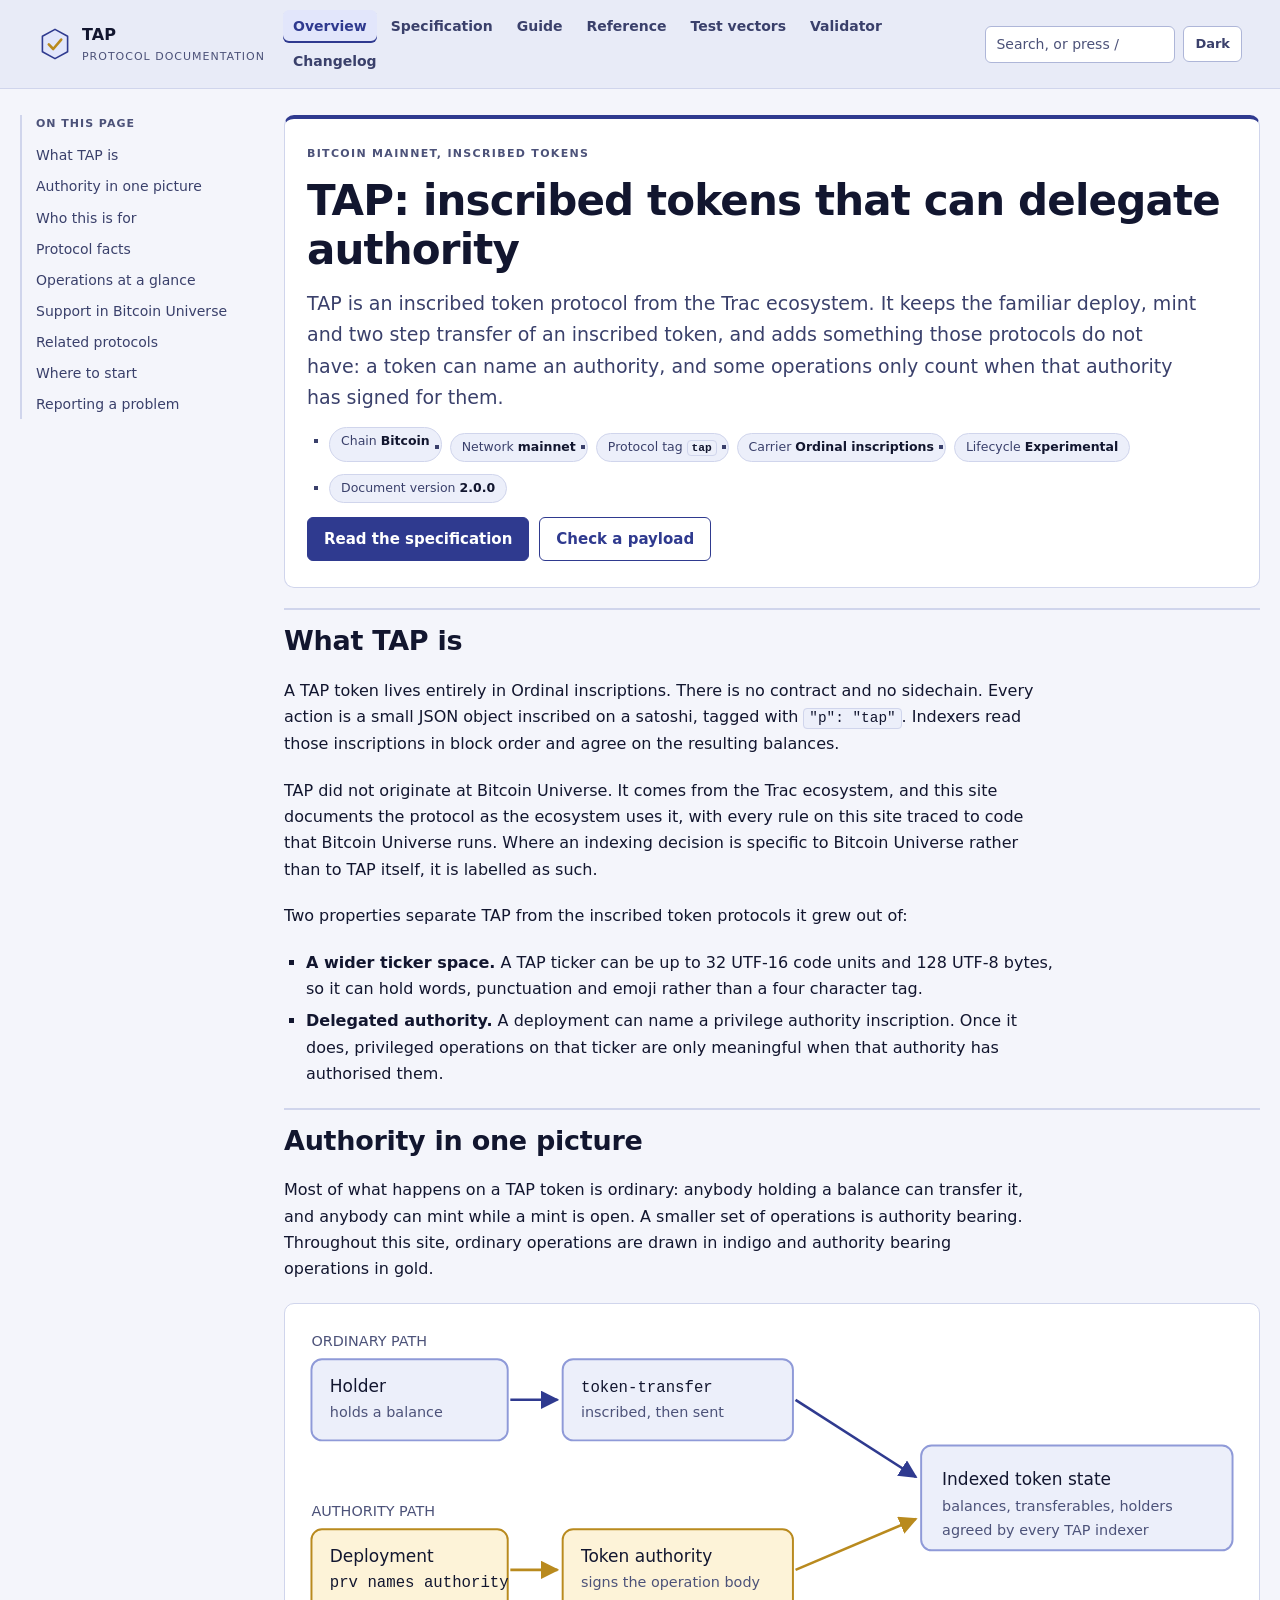
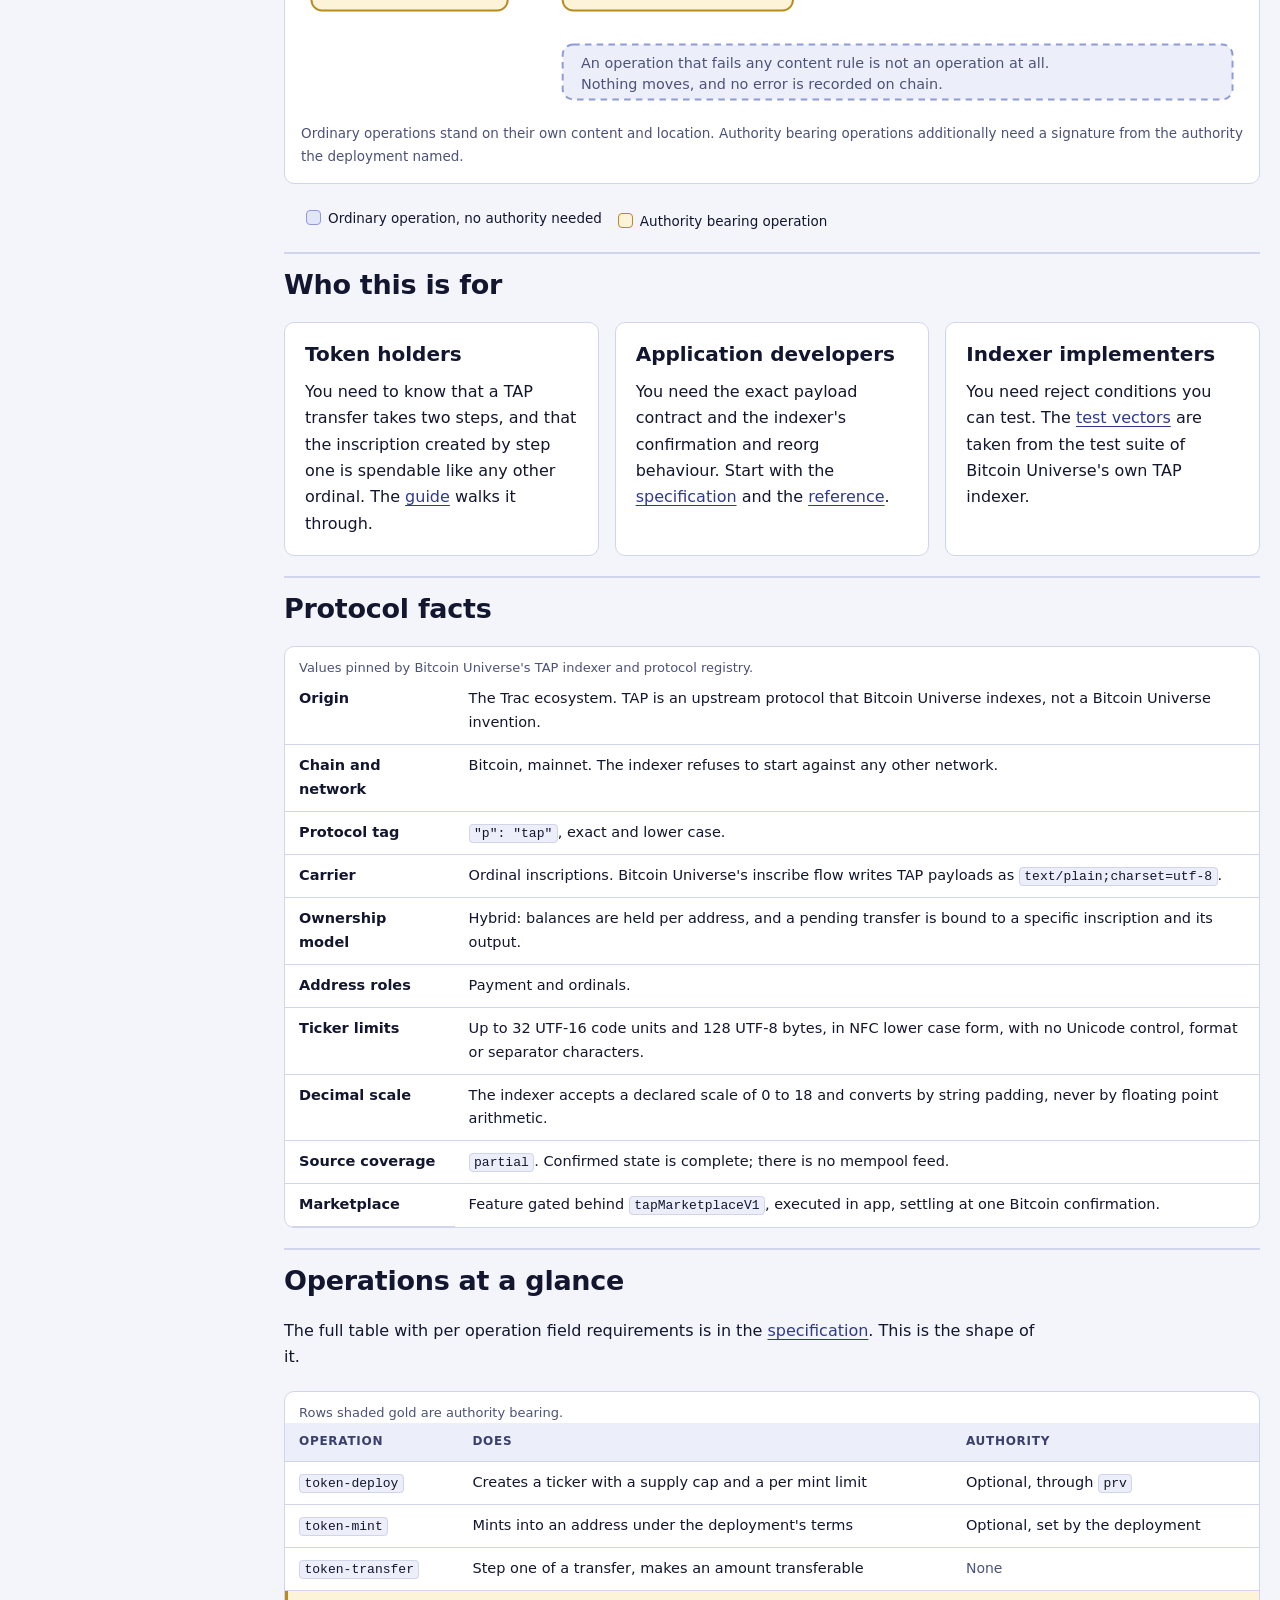
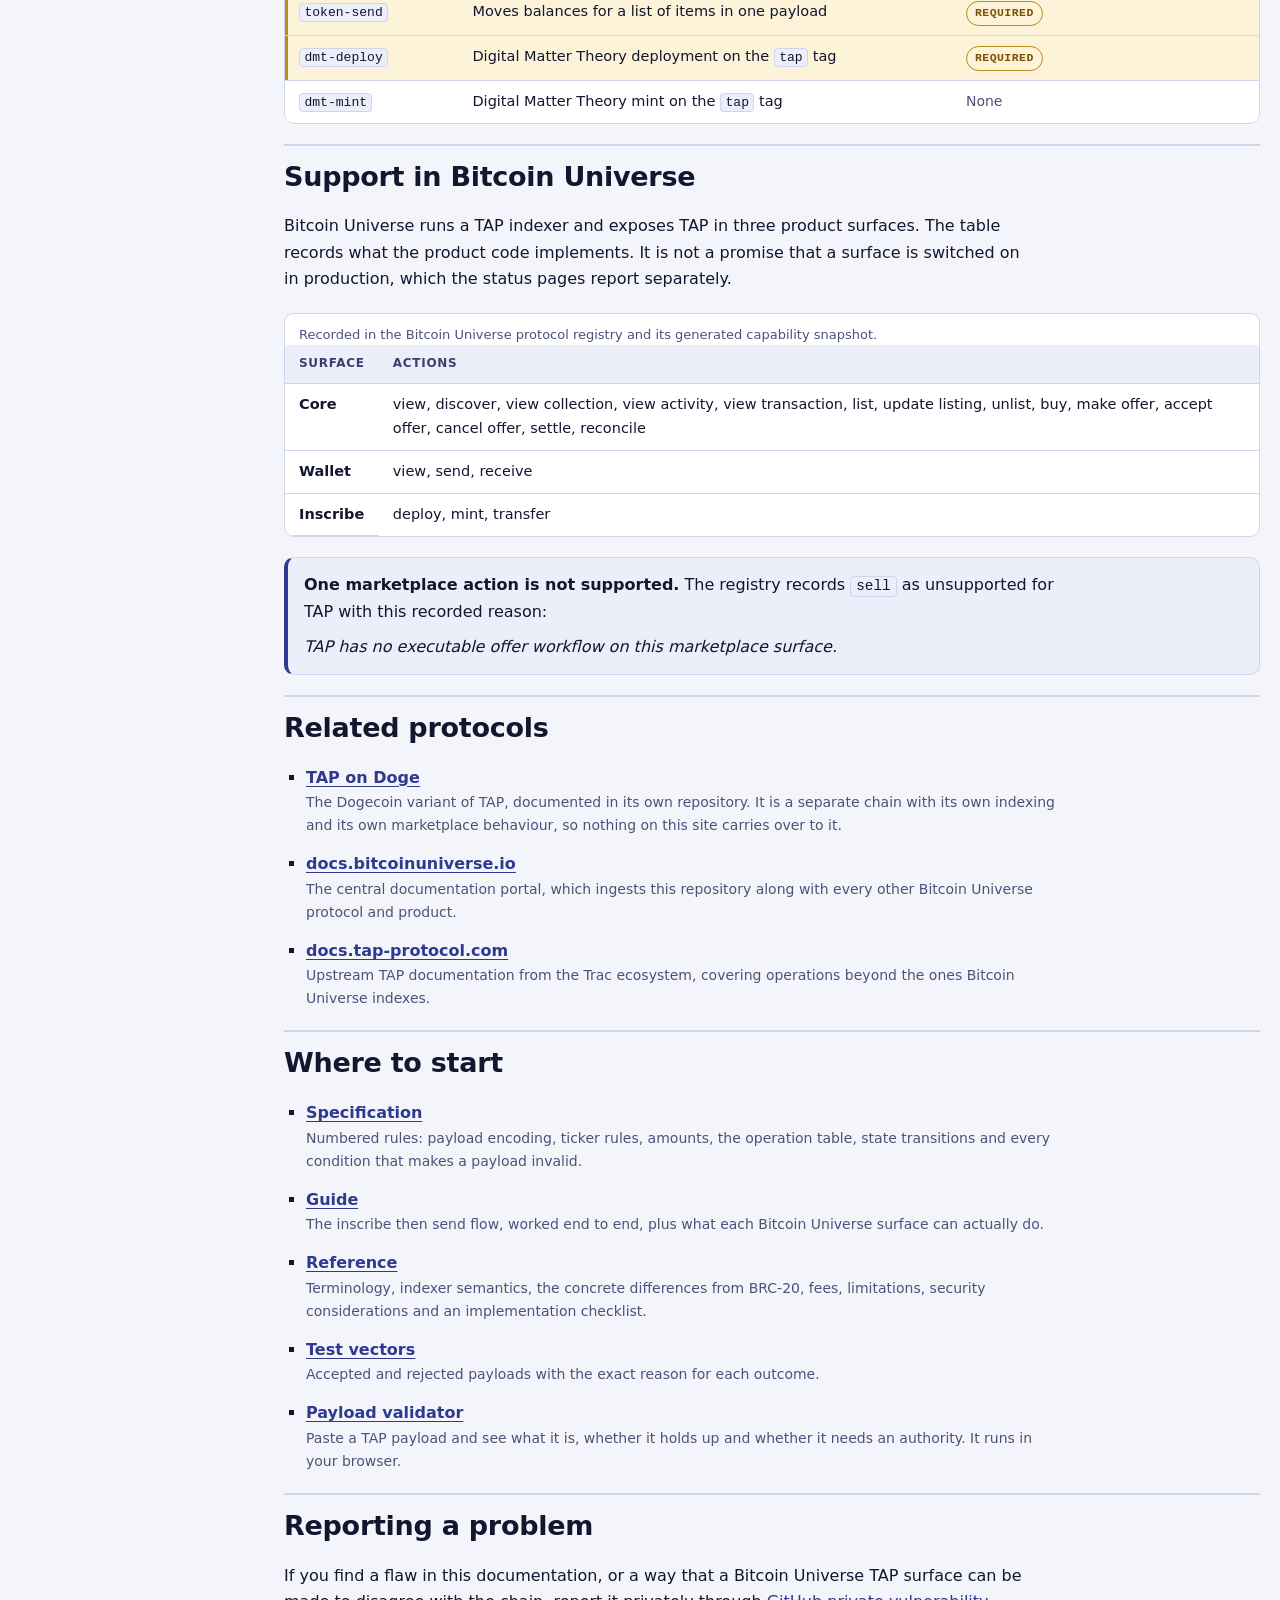
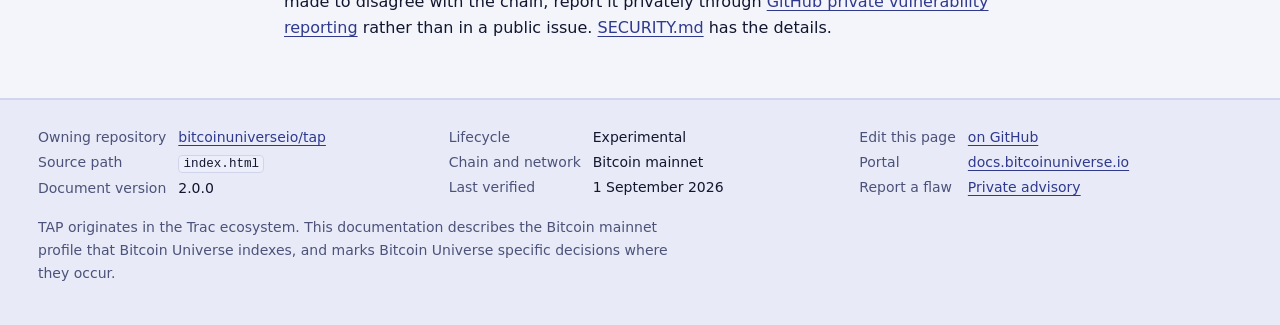
==== commit eda3d675: "docs: rebuild the TAP site as a complete protocol dossier Rebuild bitcoinuniverseio/tap from a three" ====
--- a/index.html
+++ b/index.html
@@ -1,23 +1,276 @@
 <!doctype html>
 <html lang="en">
 <head>
-  <meta charset="utf-8">
-  <meta name="viewport" content="width=device-width,initial-scale=1">
-  <title>TAP Protocol — Programmable token experiences on Bitcoin</title>
-  <meta name="description" content="TAP begins with deploy, mint, and transfer, then opens into authorities, peer-to-peer experiences, mass sends, and decentralized token mechanics.">
-  <meta name="theme-color" content="#09090f">
-  <link rel="stylesheet" href="styles.css">
+<meta charset="utf-8">
+<meta name="viewport" content="width=device-width,initial-scale=1">
+<title>TAP on Bitcoin: inscribed tokens with delegated authority</title>
+<meta name="description" content="Authoritative documentation for the TAP inscribed token protocol on Bitcoin mainnet: operations, authority model, inscribe then send transfers, indexer semantics and test vectors, grounded in Bitcoin Universe's own indexer code.">
+<link rel="canonical" href="https://bitcoinuniverseio.github.io/tap/">
+<meta name="theme-color" content="#0b0e26" media="(prefers-color-scheme: dark)">
+<meta name="theme-color" content="#f4f5fb" media="(prefers-color-scheme: light)">
+<meta property="og:type" content="website">
+<meta property="og:title" content="TAP on Bitcoin: inscribed tokens with delegated authority">
+<meta property="og:description" content="Operations, authority model, inscribe then send transfers, indexer semantics and test vectors for TAP on Bitcoin mainnet.">
+<meta property="og:url" content="https://bitcoinuniverseio.github.io/tap/">
+<meta property="og:image" content="https://bitcoinuniverseio.github.io/tap/og.svg">
+<meta property="og:site_name" content="TAP protocol documentation">
+<meta name="twitter:card" content="summary_large_image">
+<link rel="icon" href="favicon.svg" type="image/svg+xml">
+<link rel="stylesheet" href="styles.css">
 </head>
-<body style="--accent:#8b5cf6;--accent-2:#5eead4">
-<div class="topbar"><div class="wrap nav"><a class="brand" href="index.html"><span class="brand-mark">T</span><span>TAP Protocol</span></a><nav class="nav-links" aria-label="Main navigation"><a href="index.html" aria-current="page">Home</a><a href="reference.html">Discover</a><a href="guide.html">Get started</a><a class="nav-cta" href="https://inscribe.bitcoinuniverse.io/">Open Bitcoin Universe ↗</a></nav></div></div>
-<main>
-  <div class="wrap hero">
-    <div><div class="eyebrow">Programmable token experiences on Bitcoin</div><h1>Make tokens move with imagination<span class="gradient">.</span></h1><p class="lede">TAP begins with deploy, mint, and transfer, then opens into authorities, peer-to-peer experiences, mass sends, and decentralized token mechanics.</p><div class="actions"><a class="button primary" href="guide.html">Start your journey →</a><a class="button secondary" href="reference.html">Discover how it works</a></div></div>
-    <div class="hero-art" aria-hidden="true"><div class="orbit"><div class="core">T</div><span class="spark one">Bitcoin</span><span class="spark two">community</span><span class="spark three">onchain</span></div></div>
+<body>
+<a class="skip" href="#main">Skip to content</a>
+
+<header class="masthead">
+  <div class="shell masthead-in">
+    <a class="seal" href="index.html">
+      <svg width="34" height="34" viewBox="0 0 34 34" aria-hidden="true" focusable="false">
+        <path d="M17 2.4 29.6 9.2v15.6L17 31.6 4.4 24.8V9.2Z" fill="var(--indigo-soft)" stroke="var(--indigo)" stroke-width="1.6" stroke-linejoin="round"/>
+        <path d="M10.8 17.4 15.2 22 23.2 12.6" fill="none" stroke="var(--gold-line)" stroke-width="2.6" stroke-linecap="round" stroke-linejoin="round"/>
+      </svg>
+      <span>TAP<small>Protocol documentation</small></span>
+    </a>
+    <nav class="mainnav" aria-label="Documentation sections">
+      <ul>
+        <li><a href="index.html" aria-current="page">Overview</a></li>
+        <li><a href="spec.html">Specification</a></li>
+        <li><a href="guide.html">Guide</a></li>
+        <li><a href="reference.html">Reference</a></li>
+        <li><a href="vectors.html">Test vectors</a></li>
+        <li><a href="validator.html">Validator</a></li>
+        <li><a href="changelog.html">Changelog</a></li>
+      </ul>
+    </nav>
+    <div class="tools">
+      <form class="searchbox" role="search" hidden>
+        <label class="vh" for="site-search">Search this documentation</label>
+        <input id="site-search" type="search" placeholder="Search, or press /" autocomplete="off" data-base="" hidden>
+        <ul class="hitlist" id="site-search-results"></ul>
+      </form>
+      <button class="themebtn" id="theme-toggle" type="button" hidden aria-pressed="false">Dark</button>
+    </div>
   </div>
-  <div class="band"><div class="wrap band-inner"><strong>Simple at the start. Expansive by design.</strong><span>Built for curious humans, collectors, creators, and communities.</span></div></div>
-  <section><div class="wrap"><div class="section-head"><div><div class="eyebrow">Why it matters</div><h2>More than a ticker and a balance.</h2></div><p>TAP uses Ordinal inscriptions to create transferable token actions. Its broader feature set lets compatible experiences add richer coordination around those assets.</p></div><div class="grid"><article class="card"><span class="num">01 / EXPERIENCE</span><h3>Launch</h3><p>Create a token identity and define its supply and mint personality.</p></article><article class="card"><span class="num">02 / EXPERIENCE</span><h3>Collect</h3><p>Mint under the token’s terms and hold it in a compatible wallet.</p></article><article class="card"><span class="num">03 / EXPERIENCE</span><h3>Connect</h3><p>Transfer, coordinate, and explore richer TAP-enabled experiences.</p></article></div></div></section>
-  <section><div class="wrap spotlight"><div class="eyebrow">The protocol in plain language</div><h2>A clear idea with an onchain heartbeat.</h2><p>TAP uses Ordinal inscriptions to create transferable token actions. Its broader feature set lets compatible experiences add richer coordination around those assets.</p><div class="fact-list" style="margin-top:34px"><div class="fact"><strong>Basic actions</strong><span>Deploy, mint, and transfer form the familiar TAP foundation.</span></div><div class="fact"><strong>Transferables</strong><span>A transfer becomes an inscription that is sent to its destination.</span></div><div class="fact"><strong>Expressive tickers</strong><span>TAP supports a broad visual character space for identities.</span></div><div class="fact"><strong>Extensions</strong><span>Compatible experiences can add authorities, P2P, DMT, and more.</span></div></div></div></section>
-  <section><div class="wrap"><div class="spotlight"><div class="eyebrow">Ready to explore?</div><h2>See what your next Bitcoin Universe moment can become.</h2><p>Explore supported experiences, connect a wallet when you are ready, and review every transaction before it leaves your hands.</p><div class="actions"><a class="button primary" href="https://inscribe.bitcoinuniverse.io/">Open Bitcoin Universe ↗</a><a class="button secondary" href="guide.html">See the journey</a></div></div></div></section>
-</main>
-<footer><div class="wrap footer-inner"><span>TAP Protocol on Bitcoin</span><span>Presented by <a href="https://github.com/bitcoinuniverse/tap">Bitcoin Universe</a></span></div></footer></body></html>
+</header>
+
+<div class="shell frame">
+  <nav class="sidenav" aria-label="On this page">
+    <p>On this page</p>
+    <ul>
+      <li><a href="#what">What TAP is</a></li>
+      <li><a href="#authority">Authority in one picture</a></li>
+      <li><a href="#who">Who this is for</a></li>
+      <li><a href="#facts">Protocol facts</a></li>
+      <li><a href="#operations">Operations at a glance</a></li>
+      <li><a href="#universe">Support in Bitcoin Universe</a></li>
+      <li><a href="#related">Related protocols</a></li>
+      <li><a href="#start">Where to start</a></li>
+      <li><a href="#security">Reporting a problem</a></li>
+    </ul>
+  </nav>
+
+  <main class="doc" id="main">
+    <div class="hero">
+      <p class="kicker">Bitcoin mainnet, inscribed tokens</p>
+      <h1>TAP: inscribed tokens that can delegate authority</h1>
+      <p class="lede">TAP is an inscribed token protocol from the Trac ecosystem. It keeps the familiar deploy, mint and two step transfer of an inscribed token, and adds something those protocols do not have: a token can name an authority, and some operations only count when that authority has signed for them.</p>
+      <ul class="stamp">
+        <li>Chain <b>Bitcoin</b></li>
+        <li>Network <b>mainnet</b></li>
+        <li>Protocol tag <b><code>tap</code></b></li>
+        <li>Carrier <b>Ordinal inscriptions</b></li>
+        <li>Lifecycle <b>Experimental</b></li>
+        <li>Document version <b>2.0.0</b></li>
+      </ul>
+      <div class="cta">
+        <a class="btn btn-solid" href="spec.html">Read the specification</a>
+        <a class="btn btn-line" href="validator.html">Check a payload</a>
+      </div>
+    </div>
+
+    <h2 id="what">What TAP is</h2>
+    <p>A TAP token lives entirely in Ordinal inscriptions. There is no contract and no sidechain. Every action is a small JSON object inscribed on a satoshi, tagged with <code>"p": "tap"</code>. Indexers read those inscriptions in block order and agree on the resulting balances.</p>
+    <p>TAP did not originate at Bitcoin Universe. It comes from the Trac ecosystem, and this site documents the protocol as the ecosystem uses it, with every rule on this site traced to code that Bitcoin Universe runs. Where an indexing decision is specific to Bitcoin Universe rather than to TAP itself, it is labelled as such.</p>
+    <p>Two properties separate TAP from the inscribed token protocols it grew out of:</p>
+    <ul>
+      <li><strong>A wider ticker space.</strong> A TAP ticker can be up to 32 UTF-16 code units and 128 UTF-8 bytes, so it can hold words, punctuation and emoji rather than a four character tag.</li>
+      <li><strong>Delegated authority.</strong> A deployment can name a privilege authority inscription. Once it does, privileged operations on that ticker are only meaningful when that authority has authorised them.</li>
+    </ul>
+
+    <h2 id="authority">Authority in one picture</h2>
+    <p>Most of what happens on a TAP token is ordinary: anybody holding a balance can transfer it, and anybody can mint while a mint is open. A smaller set of operations is authority bearing. Throughout this site, ordinary operations are drawn in indigo and authority bearing operations in gold.</p>
+
+    <figure class="fig">
+      <svg viewBox="0 0 720 300" role="img" aria-labelledby="fig1t fig1d">
+        <title id="fig1t">Ordinary and authority bearing paths to indexed TAP state</title>
+        <desc id="fig1d">Two paths lead to the same indexed token state. On the ordinary path a holder inscribes a token-transfer and sends the inscription, and the indexer accepts it on the strength of the inscription content and its current location. On the authority path a deployment names a privilege authority inscription, that authority signs an operation body, and only then does the indexer treat the operation as effective. Ordinary elements are drawn in indigo, authority bearing elements in gold.</desc>
+        <defs>
+          <marker id="a1" viewBox="0 0 10 10" refX="9" refY="5" markerWidth="7" markerHeight="7" orient="auto-start-reverse">
+            <path d="M0 0 10 5 0 10Z" class="d-arrow"/>
+          </marker>
+          <marker id="a2" viewBox="0 0 10 10" refX="9" refY="5" markerWidth="7" markerHeight="7" orient="auto-start-reverse">
+            <path d="M0 0 10 5 0 10Z" class="d-arrow-auth"/>
+          </marker>
+        </defs>
+
+        <text x="8" y="20" class="d-text-sm">ORDINARY PATH</text>
+        <rect x="8" y="30" width="150" height="62" rx="8" class="d-plain" stroke-width="1.5"/>
+        <text x="22" y="55" class="d-text">Holder</text>
+        <text x="22" y="74" class="d-text-sm">holds a balance</text>
+
+        <rect x="200" y="30" width="176" height="62" rx="8" class="d-plain" stroke-width="1.5"/>
+        <text x="214" y="55" class="d-code">token-transfer</text>
+        <text x="214" y="74" class="d-text-sm">inscribed, then sent</text>
+
+        <line x1="160" y1="61" x2="196" y2="61" class="d-flow" stroke-width="2" marker-end="url(#a1)"/>
+        <line x1="378" y1="61" x2="470" y2="120" class="d-flow" stroke-width="2" marker-end="url(#a1)"/>
+
+        <text x="8" y="150" class="d-text-sm">AUTHORITY PATH</text>
+        <rect x="8" y="160" width="150" height="62" rx="8" class="d-auth" stroke-width="1.5"/>
+        <text x="22" y="185" class="d-text">Deployment</text>
+        <text x="22" y="204" class="d-code">prv names authority</text>
+
+        <rect x="200" y="160" width="176" height="62" rx="8" class="d-auth" stroke-width="1.5"/>
+        <text x="214" y="185" class="d-text">Token authority</text>
+        <text x="214" y="204" class="d-text-sm">signs the operation body</text>
+
+        <line x1="160" y1="191" x2="196" y2="191" class="d-flow-auth" stroke-width="2" marker-end="url(#a2)"/>
+        <line x1="378" y1="191" x2="470" y2="152" class="d-flow-auth" stroke-width="2" marker-end="url(#a2)"/>
+
+        <rect x="474" y="96" width="238" height="80" rx="8" class="d-plain" stroke-width="1.5"/>
+        <text x="490" y="126" class="d-text">Indexed token state</text>
+        <text x="490" y="146" class="d-text-sm">balances, transferables, holders</text>
+        <text x="490" y="164" class="d-text-sm">agreed by every TAP indexer</text>
+
+        <rect x="200" y="248" width="512" height="42" rx="8" class="d-plain" stroke-width="1.5" stroke-dasharray="5 4"/>
+        <text x="214" y="266" class="d-text-sm">An operation that fails any content rule is not an operation at all.</text>
+        <text x="214" y="282" class="d-text-sm">Nothing moves, and no error is recorded on chain.</text>
+      </svg>
+      <figcaption>Ordinary operations stand on their own content and location. Authority bearing operations additionally need a signature from the authority the deployment named.</figcaption>
+    </figure>
+
+    <ul class="legend">
+      <li><span class="sw" aria-hidden="true"></span> Ordinary operation, no authority needed</li>
+      <li><span class="sw sw-auth" aria-hidden="true"></span> Authority bearing operation</li>
+    </ul>
+
+    <h2 id="who">Who this is for</h2>
+    <div class="cols">
+      <div class="panel">
+        <h3>Token holders</h3>
+        <p>You need to know that a TAP transfer takes two steps, and that the inscription created by step one is spendable like any other ordinal. The <a href="guide.html">guide</a> walks it through.</p>
+      </div>
+      <div class="panel">
+        <h3>Application developers</h3>
+        <p>You need the exact payload contract and the indexer's confirmation and reorg behaviour. Start with the <a href="spec.html">specification</a> and the <a href="reference.html">reference</a>.</p>
+      </div>
+      <div class="panel">
+        <h3>Indexer implementers</h3>
+        <p>You need reject conditions you can test. The <a href="vectors.html">test vectors</a> are taken from the test suite of Bitcoin Universe's own TAP indexer.</p>
+      </div>
+    </div>
+
+    <h2 id="facts">Protocol facts</h2>
+    <div class="tablewrap">
+      <table>
+        <caption>Values pinned by Bitcoin Universe's TAP indexer and protocol registry.</caption>
+        <tbody>
+          <tr><th scope="row">Origin</th><td>The Trac ecosystem. TAP is an upstream protocol that Bitcoin Universe indexes, not a Bitcoin Universe invention.</td></tr>
+          <tr><th scope="row">Chain and network</th><td>Bitcoin, mainnet. The indexer refuses to start against any other network.</td></tr>
+          <tr><th scope="row">Protocol tag</th><td><code>"p": "tap"</code>, exact and lower case.</td></tr>
+          <tr><th scope="row">Carrier</th><td>Ordinal inscriptions. Bitcoin Universe's inscribe flow writes TAP payloads as <code>text/plain;charset=utf-8</code>.</td></tr>
+          <tr><th scope="row">Ownership model</th><td>Hybrid: balances are held per address, and a pending transfer is bound to a specific inscription and its output.</td></tr>
+          <tr><th scope="row">Address roles</th><td>Payment and ordinals.</td></tr>
+          <tr><th scope="row">Ticker limits</th><td>Up to 32 UTF-16 code units and 128 UTF-8 bytes, in NFC lower case form, with no Unicode control, format or separator characters.</td></tr>
+          <tr><th scope="row">Decimal scale</th><td>The indexer accepts a declared scale of 0 to 18 and converts by string padding, never by floating point arithmetic.</td></tr>
+          <tr><th scope="row">Source coverage</th><td><code>partial</code>. Confirmed state is complete; there is no mempool feed.</td></tr>
+          <tr><th scope="row">Marketplace</th><td>Feature gated behind <code>tapMarketplaceV1</code>, executed in app, settling at one Bitcoin confirmation.</td></tr>
+        </tbody>
+      </table>
+    </div>
+
+    <h2 id="operations">Operations at a glance</h2>
+    <p>The full table with per operation field requirements is in the <a href="spec.html#operations">specification</a>. This is the shape of it.</p>
+    <div class="tablewrap">
+      <table>
+        <caption>Rows shaded gold are authority bearing.</caption>
+        <thead>
+          <tr><th scope="col">Operation</th><th scope="col">Does</th><th scope="col">Authority</th></tr>
+        </thead>
+        <tbody>
+          <tr><td><code>token-deploy</code></td><td>Creates a ticker with a supply cap and a per mint limit</td><td>Optional, through <code>prv</code></td></tr>
+          <tr><td><code>token-mint</code></td><td>Mints into an address under the deployment's terms</td><td>Optional, set by the deployment</td></tr>
+          <tr><td><code>token-transfer</code></td><td>Step one of a transfer, makes an amount transferable</td><td class="small">None</td></tr>
+          <tr class="is-auth"><td><code>token-send</code></td><td>Moves balances for a list of items in one payload</td><td><span class="tag tag-auth">Required</span></td></tr>
+          <tr class="is-auth"><td><code>dmt-deploy</code></td><td>Digital Matter Theory deployment on the <code>tap</code> tag</td><td><span class="tag tag-auth">Required</span></td></tr>
+          <tr><td><code>dmt-mint</code></td><td>Digital Matter Theory mint on the <code>tap</code> tag</td><td class="small">None</td></tr>
+        </tbody>
+      </table>
+    </div>
+
+    <h2 id="universe">Support in Bitcoin Universe</h2>
+    <p>Bitcoin Universe runs a TAP indexer and exposes TAP in three product surfaces. The table records what the product code implements. It is not a promise that a surface is switched on in production, which the status pages report separately.</p>
+    <div class="tablewrap">
+      <table>
+        <caption>Recorded in the Bitcoin Universe protocol registry and its generated capability snapshot.</caption>
+        <thead>
+          <tr><th scope="col">Surface</th><th scope="col">Actions</th></tr>
+        </thead>
+        <tbody>
+          <tr><th scope="row">Core</th><td>view, discover, view collection, view activity, view transaction, list, update listing, unlist, buy, make offer, accept offer, cancel offer, settle, reconcile</td></tr>
+          <tr><th scope="row">Wallet</th><td>view, send, receive</td></tr>
+          <tr><th scope="row">Inscribe</th><td>deploy, mint, transfer</td></tr>
+        </tbody>
+      </table>
+    </div>
+    <div class="note">
+      <p><strong>One marketplace action is not supported.</strong> The registry records <code>sell</code> as unsupported for TAP with this recorded reason:</p>
+      <p><em>TAP has no executable offer workflow on this marketplace surface.</em></p>
+    </div>
+
+    <h2 id="related">Related protocols</h2>
+    <ul class="linklist">
+      <li><a href="https://bitcoinuniverseio.github.io/tap-on-doge/">TAP on Doge</a><span>The Dogecoin variant of TAP, documented in its own repository. It is a separate chain with its own indexing and its own marketplace behaviour, so nothing on this site carries over to it.</span></li>
+      <li><a href="https://docs.bitcoinuniverse.io/">docs.bitcoinuniverse.io</a><span>The central documentation portal, which ingests this repository along with every other Bitcoin Universe protocol and product.</span></li>
+      <li><a href="https://docs.tap-protocol.com/">docs.tap-protocol.com</a><span>Upstream TAP documentation from the Trac ecosystem, covering operations beyond the ones Bitcoin Universe indexes.</span></li>
+    </ul>
+
+    <h2 id="start">Where to start</h2>
+    <ul class="linklist">
+      <li><a href="spec.html">Specification</a><span>Numbered rules: payload encoding, ticker rules, amounts, the operation table, state transitions and every condition that makes a payload invalid.</span></li>
+      <li><a href="guide.html">Guide</a><span>The inscribe then send flow, worked end to end, plus what each Bitcoin Universe surface can actually do.</span></li>
+      <li><a href="reference.html">Reference</a><span>Terminology, indexer semantics, the concrete differences from BRC-20, fees, limitations, security considerations and an implementation checklist.</span></li>
+      <li><a href="vectors.html">Test vectors</a><span>Accepted and rejected payloads with the exact reason for each outcome.</span></li>
+      <li><a href="validator.html">Payload validator</a><span>Paste a TAP payload and see what it is, whether it holds up and whether it needs an authority. It runs in your browser.</span></li>
+    </ul>
+
+    <h2 id="security">Reporting a problem</h2>
+    <p>If you find a flaw in this documentation, or a way that a Bitcoin Universe TAP surface can be made to disagree with the chain, report it privately through <a href="https://github.com/bitcoinuniverseio/tap/security/advisories/new">GitHub private vulnerability reporting</a> rather than in a public issue. <a href="https://github.com/bitcoinuniverseio/tap/blob/main/SECURITY.md">SECURITY.md</a> has the details.</p>
+  </main>
+</div>
+
+<footer class="pagefoot">
+  <div class="shell">
+    <div class="footgrid">
+      <dl>
+        <dt>Owning repository</dt><dd><a href="https://github.com/bitcoinuniverseio/tap">bitcoinuniverseio/tap</a></dd>
+        <dt>Source path</dt><dd><code>index.html</code></dd>
+        <dt>Document version</dt><dd>2.0.0</dd>
+      </dl>
+      <dl>
+        <dt>Lifecycle</dt><dd>Experimental</dd>
+        <dt>Chain and network</dt><dd>Bitcoin mainnet</dd>
+        <dt>Last verified</dt><dd><time datetime="2026-09-01">1 September 2026</time></dd>
+      </dl>
+      <dl>
+        <dt>Edit this page</dt><dd><a href="https://github.com/bitcoinuniverseio/tap/edit/main/index.html">on GitHub</a></dd>
+        <dt>Portal</dt><dd><a href="https://docs.bitcoinuniverse.io/">docs.bitcoinuniverse.io</a></dd>
+        <dt>Report a flaw</dt><dd><a href="https://github.com/bitcoinuniverseio/tap/security/advisories/new">Private advisory</a></dd>
+      </dl>
+    </div>
+    <p class="footnote">TAP originates in the Trac ecosystem. This documentation describes the Bitcoin mainnet profile that Bitcoin Universe indexes, and marks Bitcoin Universe specific decisions where they occur.</p>
+  </div>
+</footer>
+
+<script src="site.js" defer></script>
+</body>
+</html>
--- a/styles.css
+++ b/styles.css
@@ -1,137 +1,788 @@
+/* TAP protocol documentation
+   Visual language: authorization. Indigo carries ordinary state,
+   warm gold carries authority. Nothing else uses gold. */
+
+*, *::before, *::after { box-sizing: border-box; }
+html { -webkit-text-size-adjust: 100%; }
+body, h1, h2, h3, h4, p, ul, ol, dl, dd, figure, pre, table { margin: 0; }
+ul, ol { padding: 0; }
+img, svg { max-width: 100%; }
+
 :root {
-  color-scheme: dark;
-  --ink: #f7f5ef;
-  --muted: #aaa8b3;
-  --panel: rgba(255, 255, 255, 0.06);
-  --line: rgba(255, 255, 255, 0.12);
-  --accent: #ff8a3d;
-  --accent-2: #ffd166;
-  --bg: #09090f;
-  font-family: Inter, ui-sans-serif, system-ui, -apple-system, BlinkMacSystemFont, "Segoe UI", sans-serif;
-}
-* { box-sizing: border-box; }
-html { scroll-behavior: smooth; }
+  color-scheme: light dark;
+
+  --bg: #f4f5fb;
+  --bg-deep: #e8ebf7;
+  --surface: #ffffff;
+  --surface-2: #eceffa;
+  --ink: #12162f;
+  --ink-2: #3a406b;
+  --ink-muted: #4c5279;
+  --line: #d0d5ec;
+  --line-strong: #aeb6d8;
+
+  --indigo: #2f3a8f;
+  --indigo-soft: #e2e6fb;
+  --indigo-line: #8f9ad8;
+  --on-indigo: #ffffff;
+
+  --gold: #7a5200;
+  --gold-soft: #fdf3d8;
+  --gold-line: #b98a1e;
+  --gold-strong: #8a5b00;
+
+  --danger: #8c1d1d;
+  --danger-soft: #fbe6e6;
+  --danger-line: #c46a6a;
+  --ok: #145239;
+  --ok-soft: #e0f2ea;
+  --ok-line: #5fa588;
+
+  --focus: #1c2a7a;
+
+  --radius: 10px;
+  --radius-sm: 6px;
+  --measure: 74ch;
+
+  --font-text: ui-sans-serif, system-ui, -apple-system, "Segoe UI", Roboto,
+    "Helvetica Neue", Arial, "Noto Sans", sans-serif;
+  --font-mono: ui-monospace, SFMono-Regular, "SF Mono", Menlo, Consolas,
+    "Liberation Mono", "Courier New", monospace;
+}
+
+@media (prefers-color-scheme: dark) {
+  :root:not([data-theme="light"]) {
+    --bg: #0b0e26;
+    --bg-deep: #070919;
+    --surface: #141935;
+    --surface-2: #1c2246;
+    --ink: #e9ebf9;
+    --ink-2: #c3c9ea;
+    --ink-muted: #a9b0d6;
+    --line: #2b3260;
+    --line-strong: #414a83;
+
+    --indigo: #9db3ff;
+    --indigo-soft: #1a2150;
+    --indigo-line: #4a58a8;
+    --on-indigo: #0b0e26;
+
+    --gold: #ffcb5c;
+    --gold-soft: #2c2310;
+    --gold-line: #8a6a1e;
+    --gold-strong: #ffd782;
+
+    --danger: #ff9f9f;
+    --danger-soft: #35171a;
+    --danger-line: #8c4448;
+    --ok: #7fd8ae;
+    --ok-soft: #102b21;
+    --ok-line: #35755a;
+
+    --focus: #ffcb5c;
+  }
+}
+
+:root[data-theme="dark"] {
+  --bg: #0b0e26;
+  --bg-deep: #070919;
+  --surface: #141935;
+  --surface-2: #1c2246;
+  --ink: #e9ebf9;
+  --ink-2: #c3c9ea;
+  --ink-muted: #a9b0d6;
+  --line: #2b3260;
+  --line-strong: #414a83;
+
+  --indigo: #9db3ff;
+  --indigo-soft: #1a2150;
+  --indigo-line: #4a58a8;
+  --on-indigo: #0b0e26;
+
+  --gold: #ffcb5c;
+  --gold-soft: #2c2310;
+  --gold-line: #8a6a1e;
+  --gold-strong: #ffd782;
+
+  --danger: #ff9f9f;
+  --danger-soft: #35171a;
+  --danger-line: #8c4448;
+  --ok: #7fd8ae;
+  --ok-soft: #102b21;
+  --ok-line: #35755a;
+
+  --focus: #ffcb5c;
+}
+
 body {
-  margin: 0;
-  min-width: 320px;
+  background: var(--bg);
   color: var(--ink);
-  background:
-    radial-gradient(circle at 12% 8%, color-mix(in srgb, var(--accent) 24%, transparent), transparent 34rem),
-    radial-gradient(circle at 88% 12%, color-mix(in srgb, var(--accent-2) 16%, transparent), transparent 30rem),
-    linear-gradient(180deg, #11111b 0%, var(--bg) 48%, #07070b 100%);
-  line-height: 1.6;
-}
-body::before {
-  content: "";
-  position: fixed;
-  inset: 0;
-  pointer-events: none;
-  opacity: 0.18;
-  background-image: linear-gradient(rgba(255,255,255,.025) 1px, transparent 1px), linear-gradient(90deg, rgba(255,255,255,.025) 1px, transparent 1px);
-  background-size: 42px 42px;
-  mask-image: linear-gradient(to bottom, #000, transparent 78%);
-}
-a { color: inherit; }
-.wrap { width: min(1160px, calc(100% - 40px)); margin: 0 auto; }
-.topbar {
+  font-family: var(--font-text);
+  font-size: 16px;
+  line-height: 1.65;
+  overflow-wrap: break-word;
+}
+
+a { color: var(--indigo); text-underline-offset: 3px; }
+a:hover { text-decoration-thickness: 2px; }
+
+:focus-visible {
+  outline: 3px solid var(--focus);
+  outline-offset: 2px;
+  border-radius: 3px;
+}
+
+.skip {
+  position: absolute;
+  left: -9999px;
+  top: 0;
+  background: var(--surface);
+  color: var(--ink);
+  padding: 10px 16px;
+  border: 2px solid var(--focus);
+  border-radius: 0 0 var(--radius) 0;
+  z-index: 60;
+}
+.skip:focus { left: 0; }
+
+/* ---------- shell ---------- */
+
+.shell { width: 100%; max-width: 1240px; margin: 0 auto; padding: 0 18px; }
+
+.masthead {
   position: sticky;
   top: 0;
-  z-index: 20;
-  backdrop-filter: blur(18px);
-  background: rgba(9,9,15,.75);
+  z-index: 40;
+  background: var(--bg-deep);
   border-bottom: 1px solid var(--line);
 }
-.nav { min-height: 72px; display: flex; align-items: center; justify-content: space-between; gap: 24px; }
-.brand { display: inline-flex; align-items: center; gap: 12px; text-decoration: none; font-weight: 800; letter-spacing: -.02em; }
-.brand-mark {
+
+.masthead-in {
+  display: flex;
+  flex-wrap: wrap;
+  align-items: center;
+  gap: 12px 18px;
+  padding-block: 10px;
+}
+
+.seal {
+  display: inline-flex;
+  align-items: center;
+  gap: 10px;
+  font-weight: 700;
+  letter-spacing: 0.01em;
+  text-decoration: none;
+  color: var(--ink);
+  flex: 0 0 auto;
+}
+.seal svg { display: block; }
+.seal small {
+  display: block;
+  font-weight: 500;
+  font-size: 11px;
+  letter-spacing: 0.09em;
+  text-transform: uppercase;
+  color: var(--ink-muted);
+}
+
+.mainnav { flex: 1 1 320px; }
+.mainnav ul {
+  display: flex;
+  flex-wrap: wrap;
+  gap: 2px 4px;
+  list-style: none;
+}
+.mainnav a {
+  display: block;
+  padding: 5px 10px;
+  border-radius: var(--radius-sm);
+  text-decoration: none;
+  color: var(--ink-2);
+  font-size: 14px;
+  font-weight: 600;
+}
+.mainnav a:hover { background: var(--surface-2); color: var(--ink); }
+.mainnav a[aria-current="page"] {
+  background: var(--indigo-soft);
+  color: var(--indigo);
+  box-shadow: inset 0 -2px 0 var(--indigo);
+}
+
+.tools { display: flex; align-items: center; gap: 8px; flex: 0 0 auto; }
+
+.searchbox { position: relative; }
+.searchbox input {
+  font: inherit;
+  font-size: 14px;
+  width: 190px;
+  max-width: 46vw;
+  padding: 6px 10px;
+  color: var(--ink);
+  background: var(--surface);
+  border: 1px solid var(--line-strong);
+  border-radius: var(--radius-sm);
+}
+.searchbox input::placeholder { color: var(--ink-muted); }
+
+.hitlist {
+  position: absolute;
+  right: 0;
+  top: calc(100% + 6px);
+  width: min(440px, 88vw);
+  max-height: 62vh;
+  overflow-y: auto;
+  background: var(--surface);
+  border: 1px solid var(--line-strong);
+  border-radius: var(--radius);
+  box-shadow: 0 14px 34px rgba(5, 8, 30, 0.28);
+  list-style: none;
+  padding: 6px;
+  z-index: 50;
+}
+.hitlist:empty { display: none; }
+.hitlist li + li { margin-top: 2px; }
+.hitlist a {
+  display: block;
+  padding: 8px 10px;
+  border-radius: var(--radius-sm);
+  text-decoration: none;
+  color: var(--ink);
+}
+.hitlist a:hover, .hitlist a:focus-visible { background: var(--indigo-soft); }
+.hitlist b { display: block; font-size: 14px; color: var(--indigo); }
+.hitlist span { display: block; font-size: 13px; color: var(--ink-muted); }
+.hitlist .note { padding: 10px; font-size: 14px; color: var(--ink-muted); }
+
+.themebtn {
+  font: inherit;
+  font-size: 13px;
+  font-weight: 600;
+  padding: 6px 11px;
+  color: var(--ink-2);
+  background: var(--surface);
+  border: 1px solid var(--line-strong);
+  border-radius: var(--radius-sm);
+  cursor: pointer;
+}
+.themebtn:hover { color: var(--ink); border-color: var(--indigo); }
+
+/* ---------- page frame ---------- */
+
+.frame { display: block; padding: 26px 0 56px; }
+
+@media (min-width: 1000px) {
+  .frame {
+    display: grid;
+    grid-template-columns: 224px minmax(0, 1fr);
+    gap: 40px;
+    align-items: start;
+  }
+}
+
+.sidenav {
+  display: none;
+  position: sticky;
+  top: 72px;
+  max-height: calc(100vh - 96px);
+  overflow-y: auto;
+  font-size: 14px;
+  border-left: 2px solid var(--line);
+  padding-left: 14px;
+}
+@media (min-width: 1000px) { .sidenav { display: block; } }
+.sidenav p {
+  font-size: 11px;
+  letter-spacing: 0.09em;
+  text-transform: uppercase;
+  color: var(--ink-muted);
+  font-weight: 700;
+  margin-bottom: 8px;
+}
+.sidenav ul { list-style: none; }
+.sidenav li + li { margin-top: 2px; }
+.sidenav a {
+  display: block;
+  padding: 3px 0;
+  text-decoration: none;
+  color: var(--ink-2);
+}
+.sidenav a:hover { color: var(--indigo); text-decoration: underline; }
+
+.doc { min-width: 0; }
+.doc > * + * { margin-top: 20px; }
+
+/* ---------- typography ---------- */
+
+.kicker {
+  font-size: 11px;
+  letter-spacing: 0.12em;
+  text-transform: uppercase;
+  font-weight: 700;
+  color: var(--ink-muted);
+}
+
+h1 {
+  font-size: clamp(28px, 5vw, 42px);
+  line-height: 1.15;
+  letter-spacing: -0.02em;
+  font-weight: 800;
+}
+h2 {
+  font-size: clamp(21px, 3vw, 27px);
+  line-height: 1.25;
+  letter-spacing: -0.01em;
+  font-weight: 750;
+  margin-top: 42px;
+  padding-top: 14px;
+  border-top: 2px solid var(--line);
+}
+h3 {
+  font-size: clamp(17px, 2.2vw, 20px);
+  line-height: 1.3;
+  font-weight: 700;
+  margin-top: 28px;
+}
+h4 { font-size: 16px; font-weight: 700; margin-top: 22px; }
+
+h2 .anchor, h3 .anchor {
+  font-size: 0.7em;
+  font-weight: 500;
+  color: var(--ink-muted);
+  text-decoration: none;
+  margin-left: 8px;
+  opacity: 0;
+}
+h2:hover .anchor, h3:hover .anchor, .anchor:focus-visible { opacity: 1; }
+
+.lede {
+  font-size: clamp(17px, 2.3vw, 19px);
+  color: var(--ink-2);
+  max-width: var(--measure);
+}
+
+.doc p, .doc li { max-width: var(--measure); }
+.doc ul, .doc ol { padding-left: 22px; }
+.doc li + li { margin-top: 6px; }
+.doc ul { list-style: square; }
+
+.small { font-size: 14px; color: var(--ink-muted); }
+
+code, kbd, samp, pre { font-family: var(--font-mono); }
+code {
+  font-size: 0.9em;
+  background: var(--surface-2);
+  border: 1px solid var(--line);
+  border-radius: 4px;
+  padding: 0.08em 0.34em;
+}
+pre {
+  background: var(--surface);
+  border: 1px solid var(--line);
+  border-left: 4px solid var(--indigo-line);
+  border-radius: var(--radius);
+  padding: 14px 16px;
+  overflow-x: auto;
+  font-size: 13.5px;
+  line-height: 1.6;
+}
+pre code { background: none; border: 0; padding: 0; font-size: inherit; }
+kbd {
+  font-size: 0.85em;
+  background: var(--surface-2);
+  border: 1px solid var(--line-strong);
+  border-bottom-width: 2px;
+  border-radius: 4px;
+  padding: 0.05em 0.4em;
+}
+
+/* ---------- hero ---------- */
+
+.hero {
+  background: var(--surface);
+  border: 1px solid var(--line);
+  border-top: 4px solid var(--indigo);
+  border-radius: var(--radius);
+  padding: 26px 22px;
+}
+.hero > * + * { margin-top: 14px; }
+
+.stamp {
+  display: flex;
+  flex-wrap: wrap;
+  gap: 6px 8px;
+  list-style: none;
+  font-size: 12.5px;
+}
+.stamp li {
+  background: var(--surface-2);
+  border: 1px solid var(--line);
+  border-radius: 999px;
+  padding: 3px 11px;
+  color: var(--ink-2);
+  max-width: none;
+}
+.stamp b { color: var(--ink); font-weight: 700; }
+
+.cta { display: flex; flex-wrap: wrap; gap: 10px; }
+.btn {
+  display: inline-block;
+  font-size: 15px;
+  font-weight: 650;
+  padding: 9px 16px;
+  border-radius: var(--radius-sm);
+  text-decoration: none;
+  border: 1px solid var(--indigo);
+}
+.btn-solid { background: var(--indigo); color: var(--on-indigo); }
+.btn-solid:hover { filter: brightness(1.08); }
+.btn-line { background: transparent; color: var(--indigo); }
+.btn-line:hover { background: var(--indigo-soft); }
+
+/* ---------- panels ---------- */
+
+.panel {
+  background: var(--surface);
+  border: 1px solid var(--line);
+  border-radius: var(--radius);
+  padding: 18px 20px;
+}
+.panel > * + * { margin-top: 12px; }
+.panel > h3:first-child, .panel > h2:first-child { margin-top: 0; border-top: 0; padding-top: 0; }
+
+.cols {
+  display: grid;
+  gap: 16px;
+  grid-template-columns: repeat(auto-fit, minmax(250px, 1fr));
+}
+.cols > .panel { margin-top: 0; }
+
+.note, .warn, .auth-note {
+  border-radius: var(--radius);
+  padding: 14px 16px;
+  border: 1px solid var(--line);
+  border-left-width: 4px;
+  background: var(--surface-2);
+}
+.note { border-left-color: var(--indigo); }
+.warn {
+  border-left-color: var(--danger-line);
+  background: var(--danger-soft);
+  border-color: var(--danger-line);
+}
+.warn strong { color: var(--danger); }
+.auth-note {
+  border-left-color: var(--gold-line);
+  background: var(--gold-soft);
+  border-color: var(--gold-line);
+}
+.auth-note strong { color: var(--gold); }
+.note > * + *, .warn > * + *, .auth-note > * + * { margin-top: 8px; }
+
+/* ---------- authority language ---------- */
+
+.tag {
+  display: inline-flex;
+  align-items: center;
+  gap: 5px;
+  font-family: var(--font-mono);
+  font-size: 11.5px;
+  font-weight: 700;
+  letter-spacing: 0.04em;
+  text-transform: uppercase;
+  padding: 2px 8px;
+  border-radius: 999px;
+  border: 1px solid var(--indigo-line);
+  background: var(--indigo-soft);
+  color: var(--indigo);
+  white-space: nowrap;
+}
+.tag-auth {
+  border-color: var(--gold-line);
+  background: var(--gold-soft);
+  color: var(--gold);
+}
+.tag-out {
+  border-color: var(--line-strong);
+  background: var(--surface-2);
+  color: var(--ink-muted);
+}
+.tag-ok { border-color: var(--ok-line); background: var(--ok-soft); color: var(--ok); }
+.tag-no { border-color: var(--danger-line); background: var(--danger-soft); color: var(--danger); }
+
+.op {
+  border: 1px solid var(--line);
+  border-left: 5px solid var(--indigo);
+  border-radius: var(--radius);
+  background: var(--surface);
+  padding: 16px 18px;
+}
+.op[data-authority="required"] { border-left-color: var(--gold-line); }
+.op[data-authority="required"] .op-head code { color: var(--gold); border-color: var(--gold-line); background: var(--gold-soft); }
+.op > * + * { margin-top: 10px; }
+.op-head {
+  display: flex;
+  flex-wrap: wrap;
+  align-items: center;
+  gap: 8px 10px;
+}
+.op-head h3 { margin: 0; font-size: 17px; }
+.op-head code { font-size: 14px; font-weight: 700; }
+
+.stack { display: grid; gap: 14px; }
+
+/* ---------- tables ---------- */
+
+.tablewrap {
+  overflow-x: auto;
+  border: 1px solid var(--line);
+  border-radius: var(--radius);
+  background: var(--surface);
+}
+table { border-collapse: collapse; width: 100%; font-size: 14.5px; }
+caption {
+  text-align: left;
+  font-size: 13px;
+  color: var(--ink-muted);
+  padding: 10px 14px 0;
+}
+th, td {
+  text-align: left;
+  vertical-align: top;
+  padding: 9px 14px;
+  border-bottom: 1px solid var(--line);
+}
+thead th {
+  background: var(--surface-2);
+  font-size: 12px;
+  letter-spacing: 0.06em;
+  text-transform: uppercase;
+  color: var(--ink-2);
+  white-space: nowrap;
+}
+tbody tr:last-child td { border-bottom: 0; }
+tbody tr.is-auth { background: var(--gold-soft); }
+tbody tr.is-auth td:first-child { box-shadow: inset 3px 0 0 var(--gold-line); }
+td code { white-space: nowrap; }
+
+/* ---------- numbered rules ---------- */
+
+.rules { list-style: none; padding-left: 0; counter-reset: none; }
+.rules > li {
+  max-width: var(--measure);
+  padding-left: 74px;
+  position: relative;
+  min-height: 26px;
+}
+.rules > li + li { margin-top: 12px; }
+.rules > li > .rid {
+  position: absolute;
+  left: 0;
+  top: 2px;
+  font-family: var(--font-mono);
+  font-size: 12px;
+  font-weight: 700;
+  color: var(--indigo);
+  background: var(--indigo-soft);
+  border: 1px solid var(--indigo-line);
+  border-radius: 4px;
+  padding: 1px 6px;
+}
+.rules > li[data-authority="required"] > .rid {
+  color: var(--gold);
+  background: var(--gold-soft);
+  border-color: var(--gold-line);
+}
+
+/* ---------- steps ---------- */
+
+.steps { list-style: none; padding-left: 0; counter-reset: step; }
+.steps > li {
+  counter-increment: step;
+  position: relative;
+  padding-left: 46px;
+  max-width: var(--measure);
+}
+.steps > li + li { margin-top: 20px; }
+.steps > li::before {
+  content: counter(step);
+  position: absolute;
+  left: 0;
+  top: 0;
+  width: 30px;
+  height: 30px;
   display: grid;
   place-items: center;
-  width: 38px;
-  height: 38px;
-  border-radius: 12px;
-  color: #09090f;
-  background: linear-gradient(135deg, var(--accent), var(--accent-2));
-  box-shadow: 0 10px 32px color-mix(in srgb, var(--accent) 28%, transparent);
+  font-family: var(--font-mono);
+  font-weight: 700;
   font-size: 14px;
-}
-.nav-links { display: flex; align-items: center; gap: 22px; }
-.nav-links a { color: var(--muted); text-decoration: none; font-size: 14px; font-weight: 650; }
-.nav-links a:hover, .nav-links a[aria-current="page"] { color: var(--ink); }
-.nav-links .nav-cta { color: var(--ink); border: 1px solid var(--line); border-radius: 999px; padding: 9px 15px; background: rgba(255,255,255,.05); }
-.hero { min-height: 680px; display: grid; grid-template-columns: minmax(0, 1.1fr) minmax(320px, .9fr); align-items: center; gap: 70px; padding: 92px 0 72px; }
-.hero.compact { min-height: 560px; }
-.eyebrow { color: var(--accent-2); font-size: 12px; font-weight: 850; letter-spacing: .17em; text-transform: uppercase; }
-h1, h2, h3, p { margin-top: 0; }
-h1 { max-width: 880px; margin: 18px 0 24px; font-size: clamp(54px, 8vw, 112px); line-height: .92; letter-spacing: -.065em; }
-.hero.compact h1 { font-size: clamp(48px, 7vw, 88px); }
-.gradient { color: transparent; background: linear-gradient(100deg, var(--accent), var(--accent-2)); background-clip: text; -webkit-background-clip: text; }
-.lede { max-width: 690px; color: #ceccd4; font-size: clamp(18px, 2.2vw, 23px); line-height: 1.55; }
-.actions { display: flex; flex-wrap: wrap; gap: 13px; margin-top: 34px; }
-.button { display: inline-flex; align-items: center; justify-content: center; gap: 10px; min-height: 48px; padding: 0 20px; border-radius: 999px; text-decoration: none; font-size: 14px; font-weight: 800; }
-.button.primary { color: #09090f; background: linear-gradient(135deg, var(--accent), var(--accent-2)); box-shadow: 0 16px 50px color-mix(in srgb, var(--accent) 24%, transparent); }
-.button.secondary { border: 1px solid var(--line); background: rgba(255,255,255,.05); }
-.hero-art { position: relative; min-height: 430px; display: grid; place-items: center; }
-.orbit { width: min(390px, 88vw); aspect-ratio: 1; border-radius: 50%; border: 1px solid color-mix(in srgb, var(--accent) 30%, transparent); position: relative; animation: float 7s ease-in-out infinite; }
-.orbit::before, .orbit::after { content: ""; position: absolute; border-radius: inherit; border: 1px solid var(--line); }
-.orbit::before { inset: 14%; }
-.orbit::after { inset: 30%; background: radial-gradient(circle, color-mix(in srgb, var(--accent) 30%, transparent), transparent 70%); }
-.core { position: absolute; inset: 39%; z-index: 2; display: grid; place-items: center; border-radius: 28%; color: #09090f; font-size: clamp(18px, 3vw, 32px); font-weight: 950; background: linear-gradient(135deg, var(--accent), var(--accent-2)); box-shadow: 0 0 80px color-mix(in srgb, var(--accent) 38%, transparent); }
-.spark { position: absolute; display: inline-flex; padding: 8px 12px; border: 1px solid var(--line); border-radius: 999px; background: rgba(9,9,15,.84); color: #d8d6df; font-size: 12px; font-weight: 750; }
-.spark.one { top: 8%; right: 8%; }
-.spark.two { bottom: 13%; left: 0; }
-.spark.three { right: -3%; bottom: 26%; }
-.logo-art { max-width: 76%; max-height: 160px; filter: drop-shadow(0 18px 36px rgba(0,0,0,.36)); }
-.band { border-top: 1px solid var(--line); border-bottom: 1px solid var(--line); background: rgba(255,255,255,.025); }
-.band-inner { min-height: 92px; display: flex; align-items: center; justify-content: space-between; gap: 24px; color: #d7d5dc; }
-.band strong { color: var(--accent-2); }
-section { padding: 100px 0; }
-.section-head { display: grid; grid-template-columns: minmax(0, 1fr) minmax(280px, .6fr); gap: 70px; align-items: end; margin-bottom: 46px; }
-h2 { max-width: 760px; margin-bottom: 0; font-size: clamp(38px, 6vw, 68px); line-height: 1; letter-spacing: -.045em; }
-.section-head p { color: var(--muted); margin-bottom: 3px; }
-.grid { display: grid; grid-template-columns: repeat(3, minmax(0,1fr)); gap: 18px; }
-.card { min-height: 240px; padding: 30px; border: 1px solid var(--line); border-radius: 26px; background: linear-gradient(145deg, rgba(255,255,255,.075), rgba(255,255,255,.025)); box-shadow: 0 24px 70px rgba(0,0,0,.16); }
-.card .num { color: var(--accent-2); font-size: 11px; font-weight: 900; letter-spacing: .16em; }
-.card h3 { margin: 34px 0 12px; font-size: 25px; line-height: 1.15; letter-spacing: -.025em; }
-.card p { color: var(--muted); margin-bottom: 0; }
-.story { display: grid; grid-template-columns: .78fr 1.22fr; gap: 70px; align-items: start; }
-.story-copy { position: sticky; top: 110px; }
-.story-list { display: grid; gap: 16px; }
-.story-item { display: grid; grid-template-columns: 58px 1fr; gap: 18px; padding: 26px; border: 1px solid var(--line); border-radius: 22px; background: rgba(255,255,255,.035); }
-.story-item b { color: var(--accent-2); font-size: 13px; letter-spacing: .1em; }
-.story-item h3 { margin-bottom: 8px; font-size: 22px; }
-.story-item p { color: var(--muted); margin-bottom: 0; }
-.spotlight { overflow: hidden; position: relative; padding: 58px; border: 1px solid color-mix(in srgb, var(--accent) 34%, var(--line)); border-radius: 34px; background: linear-gradient(135deg, color-mix(in srgb, var(--accent) 18%, transparent), rgba(255,255,255,.04)); }
-.spotlight::after { content: ""; position: absolute; width: 280px; height: 280px; right: -80px; top: -120px; border-radius: 50%; background: var(--accent); filter: blur(100px); opacity: .18; }
-.spotlight h2 { max-width: 870px; }
-.spotlight p { max-width: 760px; margin: 22px 0 0; color: #d3d0da; font-size: 18px; }
-.fact-list { display: grid; grid-template-columns: repeat(2, minmax(0,1fr)); gap: 15px; }
-.fact { padding: 24px; border-left: 2px solid var(--accent); background: rgba(255,255,255,.035); border-radius: 0 18px 18px 0; }
-.fact strong { display: block; margin-bottom: 6px; }
-.fact span { color: var(--muted); }
-.source-list { display: grid; gap: 12px; }
-.source { display: flex; align-items: center; justify-content: space-between; gap: 20px; padding: 18px 20px; border: 1px solid var(--line); border-radius: 16px; text-decoration: none; background: rgba(255,255,255,.03); }
-.source:hover { border-color: var(--accent); }
-.source span:last-child { color: var(--accent-2); }
-footer { padding: 34px 0 48px; color: var(--muted); border-top: 1px solid var(--line); }
-.footer-inner { display: flex; align-items: center; justify-content: space-between; gap: 20px; }
-@keyframes float { 0%,100% { transform: translateY(0) rotate(-2deg); } 50% { transform: translateY(-13px) rotate(2deg); } }
-@media (max-width: 860px) {
-  .nav-links a:not(.nav-cta) { display: none; }
-  .hero, .section-head, .story { grid-template-columns: 1fr; gap: 40px; }
-  .hero { padding-top: 70px; }
-  .hero-art { min-height: 360px; }
-  .grid { grid-template-columns: 1fr !important; }
-  .story-copy { position: static; }
-  .fact-list { grid-template-columns: 1fr; }
-}
-@media (max-width: 560px) {
-  .wrap { width: min(100% - 28px, 1160px); }
-  .nav { min-height: 64px; }
-  .brand span:last-child { max-width: 150px; white-space: nowrap; overflow: hidden; text-overflow: ellipsis; }
-  h1 { font-size: clamp(48px, 17vw, 72px); }
-  .hero { min-height: auto; padding-bottom: 50px; }
-  .hero-art { min-height: 300px; }
-  .spotlight { padding: 32px 24px; }
-  section { padding: 76px 0; }
-  .band-inner, .footer-inner { align-items: flex-start; flex-direction: column; padding: 22px 0; }
-}
+  color: var(--on-indigo);
+  background: var(--indigo);
+  border-radius: 50%;
+}
+.steps > li[data-authority="required"]::before {
+  color: var(--gold);
+  background: var(--gold-soft);
+  border: 2px solid var(--gold-line);
+}
+.steps h3 { margin-top: 0; }
+
+/* ---------- vectors ---------- */
+
+.vector {
+  border: 1px solid var(--line);
+  border-radius: var(--radius);
+  background: var(--surface);
+  overflow: hidden;
+}
+.vector + .vector { margin-top: 14px; }
+.vector-head {
+  display: flex;
+  flex-wrap: wrap;
+  align-items: center;
+  gap: 8px 12px;
+  padding: 12px 16px;
+  background: var(--surface-2);
+  border-bottom: 1px solid var(--line);
+}
+.vector-head h3 { margin: 0; font-size: 16px; }
+.vector-body { padding: 14px 16px; }
+.vector-body > * + * { margin-top: 10px; }
+.vector-body pre { margin: 0; }
+.vector[data-outcome="accepted"] { border-left: 5px solid var(--ok-line); }
+.vector[data-outcome="rejected"] { border-left: 5px solid var(--danger-line); }
+
+dl.kv { display: grid; grid-template-columns: max-content minmax(0, 1fr); gap: 4px 16px; font-size: 14.5px; }
+dl.kv dt { font-weight: 700; color: var(--ink-2); }
+dl.kv dd { margin: 0; min-width: 0; }
+
+/* ---------- diagrams ---------- */
+
+figure.fig {
+  background: var(--surface);
+  border: 1px solid var(--line);
+  border-radius: var(--radius);
+  padding: 16px;
+  overflow-x: auto;
+}
+figure.fig svg { display: block; min-width: 480px; width: 100%; height: auto; }
+figure.fig figcaption {
+  margin-top: 10px;
+  font-size: 13.5px;
+  color: var(--ink-muted);
+  min-width: 0;
+}
+.d-plain { fill: var(--surface-2); stroke: var(--indigo-line); }
+.d-auth { fill: var(--gold-soft); stroke: var(--gold-line); }
+.d-line { stroke: var(--line-strong); fill: none; }
+.d-flow { stroke: var(--indigo); fill: none; }
+.d-flow-auth { stroke: var(--gold-line); fill: none; }
+.d-text { fill: var(--ink); font-family: var(--font-text); font-size: 13px; }
+.d-text-sm { fill: var(--ink-muted); font-family: var(--font-text); font-size: 11px; }
+.d-code { fill: var(--ink); font-family: var(--font-mono); font-size: 12px; }
+.d-arrow { fill: var(--indigo); }
+.d-arrow-auth { fill: var(--gold-line); }
+
+.legend { display: flex; flex-wrap: wrap; gap: 8px 16px; list-style: none; font-size: 13.5px; }
+.legend li { display: flex; align-items: center; gap: 7px; max-width: none; }
+.legend .sw { width: 15px; height: 15px; border-radius: 4px; border: 1px solid var(--indigo-line); background: var(--indigo-soft); flex: 0 0 auto; }
+.legend .sw-auth { border-color: var(--gold-line); background: var(--gold-soft); }
+
+/* ---------- validator ---------- */
+
+.tool { display: grid; gap: 16px; }
+@media (min-width: 900px) { .tool { grid-template-columns: minmax(0, 1fr) minmax(0, 1fr); } }
+.tool label { display: block; font-weight: 700; margin-bottom: 6px; }
+.tool textarea {
+  font-family: var(--font-mono);
+  font-size: 13.5px;
+  line-height: 1.55;
+  width: 100%;
+  min-height: 240px;
+  padding: 12px;
+  color: var(--ink);
+  background: var(--surface);
+  border: 1px solid var(--line-strong);
+  border-radius: var(--radius);
+  resize: vertical;
+}
+.toolbar { display: flex; flex-wrap: wrap; gap: 8px; margin-top: 10px; }
+.toolbar button {
+  font: inherit;
+  font-size: 14px;
+  font-weight: 650;
+  padding: 7px 13px;
+  border-radius: var(--radius-sm);
+  cursor: pointer;
+  background: var(--surface);
+  color: var(--ink-2);
+  border: 1px solid var(--line-strong);
+}
+.toolbar button:hover { border-color: var(--indigo); color: var(--indigo); }
+.toolbar button.primary { background: var(--indigo); color: var(--on-indigo); border-color: var(--indigo); }
+.toolbar button.primary:hover { filter: brightness(1.08); color: var(--on-indigo); }
+
+.result { border: 1px solid var(--line); border-radius: var(--radius); background: var(--surface); padding: 16px; }
+.result > * + * { margin-top: 12px; }
+.result[data-state="ok"] { border-left: 5px solid var(--ok-line); }
+.result[data-state="bad"] { border-left: 5px solid var(--danger-line); }
+.result[data-state="info"] { border-left: 5px solid var(--indigo); }
+.checks { list-style: none; padding-left: 0; font-size: 14.5px; }
+.checks li { padding-left: 26px; position: relative; max-width: none; }
+.checks li + li { margin-top: 5px; }
+.checks li::before {
+  position: absolute;
+  left: 0;
+  top: 0;
+  font-family: var(--font-mono);
+  font-weight: 700;
+}
+.checks li[data-r="pass"]::before { content: "OK"; color: var(--ok); font-size: 11px; top: 3px; }
+.checks li[data-r="fail"]::before { content: "X"; color: var(--danger); }
+.checks li[data-r="info"]::before { content: "i"; color: var(--indigo); }
+
+/* ---------- footer ---------- */
+
+.pagefoot {
+  border-top: 2px solid var(--line);
+  background: var(--bg-deep);
+  padding: 26px 0 40px;
+  font-size: 14px;
+}
+.pagefoot .shell > * + * { margin-top: 16px; }
+.footgrid {
+  display: grid;
+  gap: 8px 28px;
+  grid-template-columns: repeat(auto-fit, minmax(210px, 1fr));
+}
+.footgrid dl { display: grid; grid-template-columns: max-content minmax(0, 1fr); gap: 2px 12px; }
+.footgrid dt { color: var(--ink-muted); }
+.footgrid dd { margin: 0; color: var(--ink); min-width: 0; }
+.footlinks { display: flex; flex-wrap: wrap; gap: 6px 18px; list-style: none; }
+.footnote { color: var(--ink-muted); max-width: var(--measure); }
+
+/* ---------- misc ---------- */
+
+.vh {
+  position: absolute;
+  width: 1px;
+  height: 1px;
+  margin: -1px;
+  padding: 0;
+  overflow: hidden;
+  clip: rect(0 0 0 0);
+  clip-path: inset(50%);
+  white-space: nowrap;
+  border: 0;
+}
+
+html:not(.js) .jsonly { display: none; }
+html.js .nojs { display: none; }
+
+.linklist { list-style: none; padding-left: 0; display: grid; gap: 8px; }
+.linklist li { max-width: var(--measure); }
+.linklist a { font-weight: 650; }
+.linklist span { display: block; font-size: 14px; color: var(--ink-muted); }
+
+@media (prefers-reduced-motion: reduce) {
+  * { animation: none !important; transition: none !important; scroll-behavior: auto !important; }
+}
